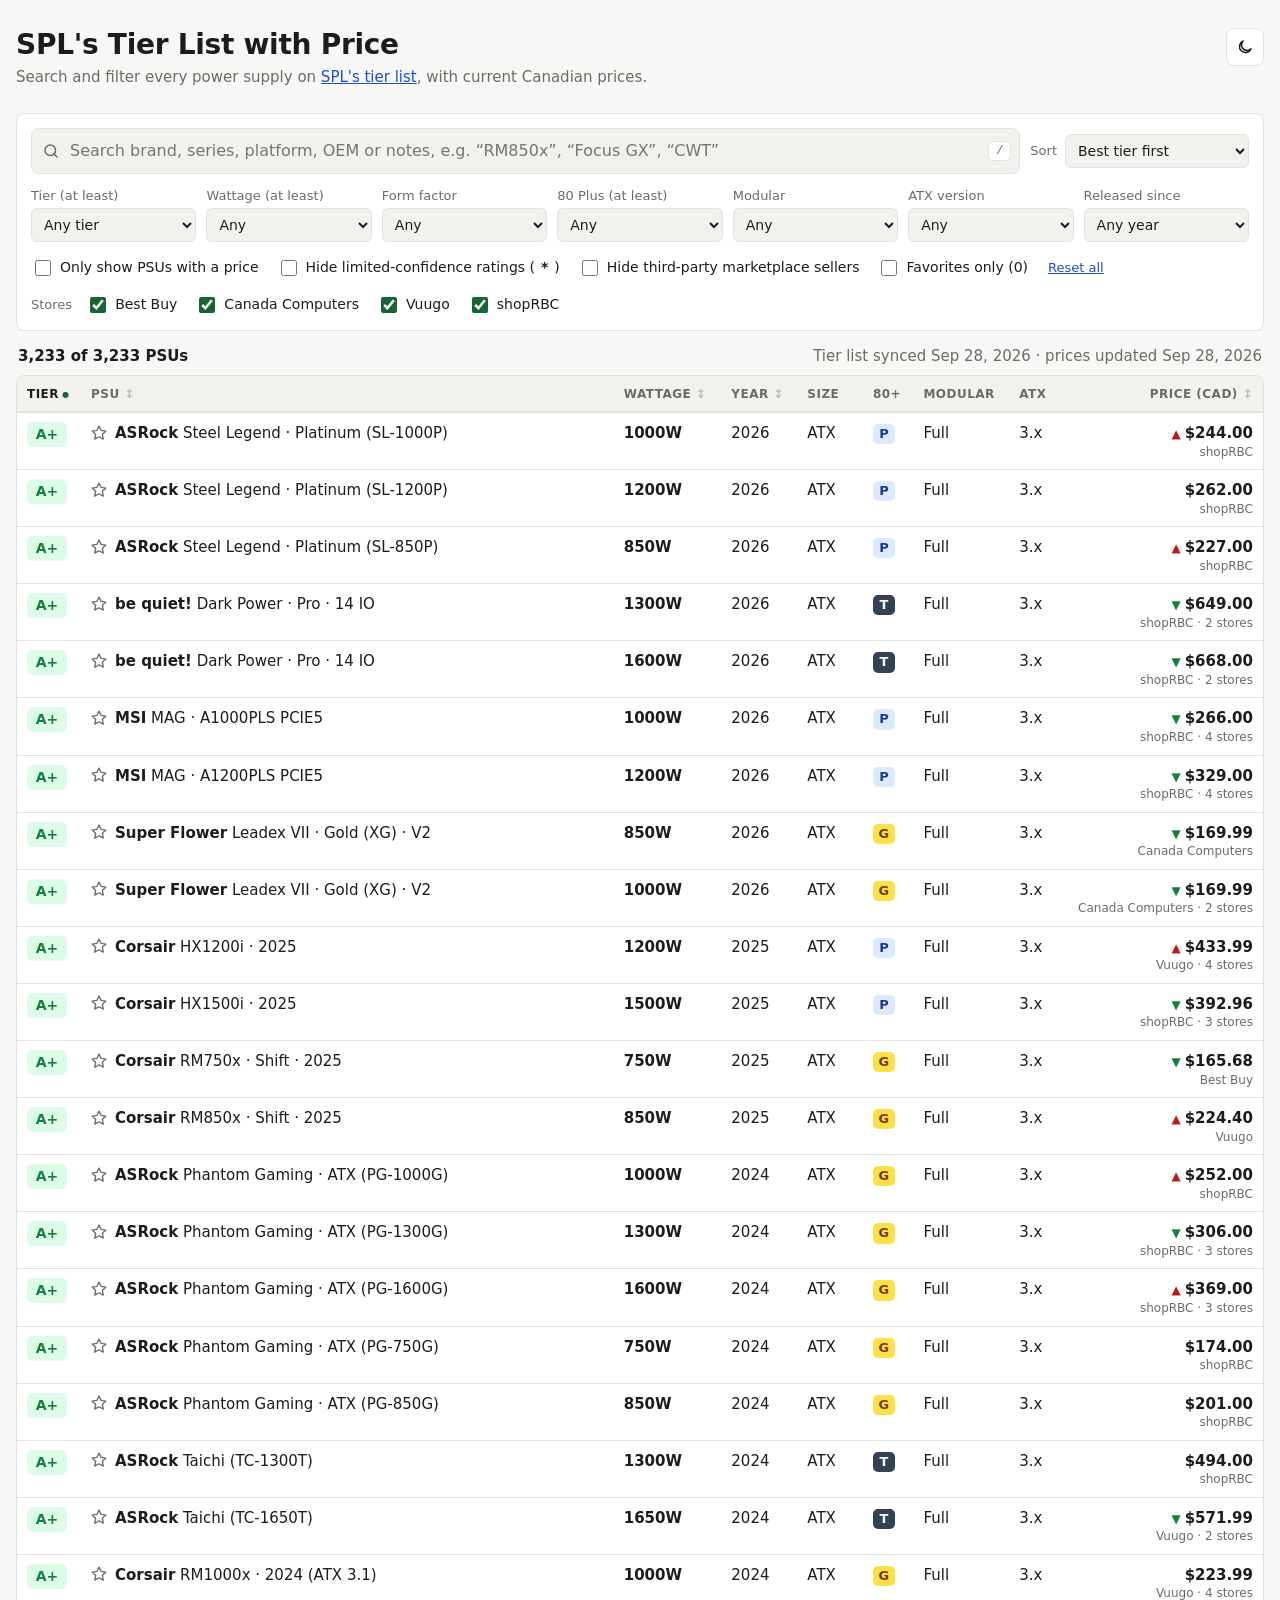
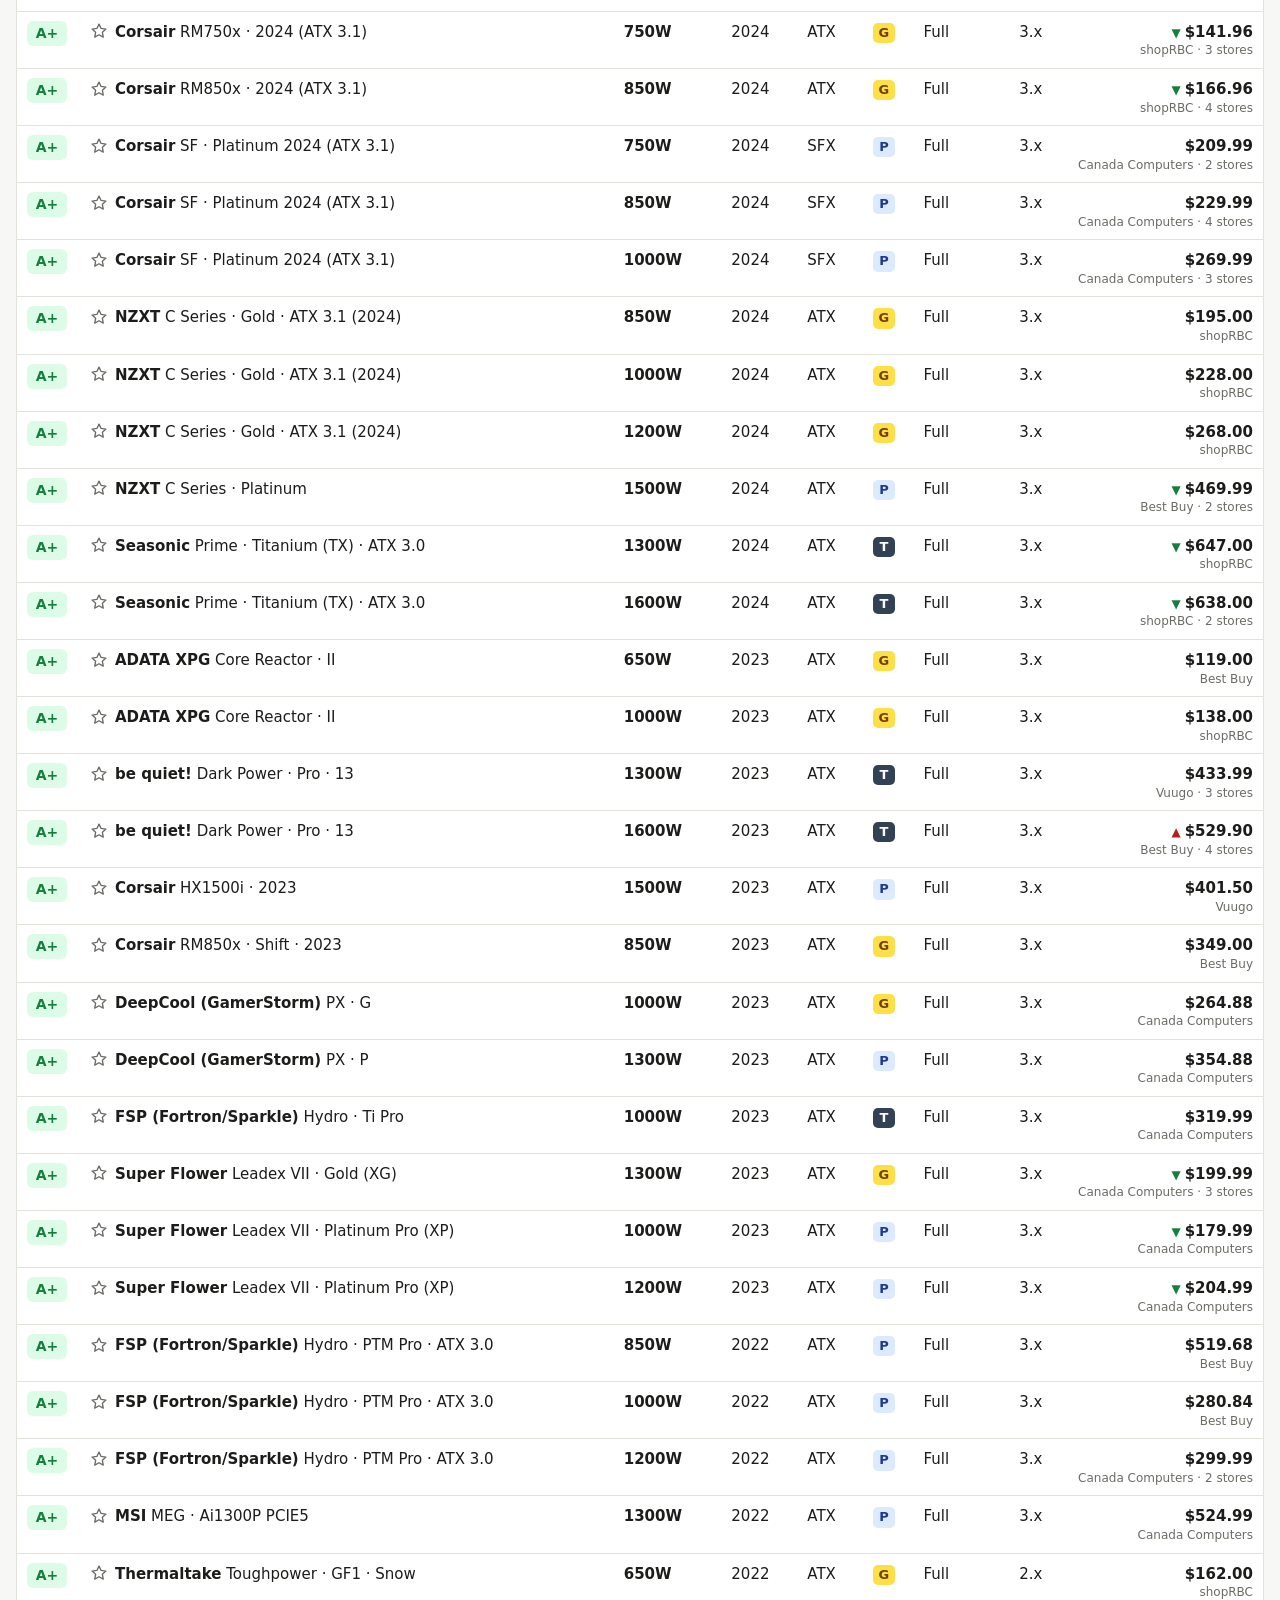
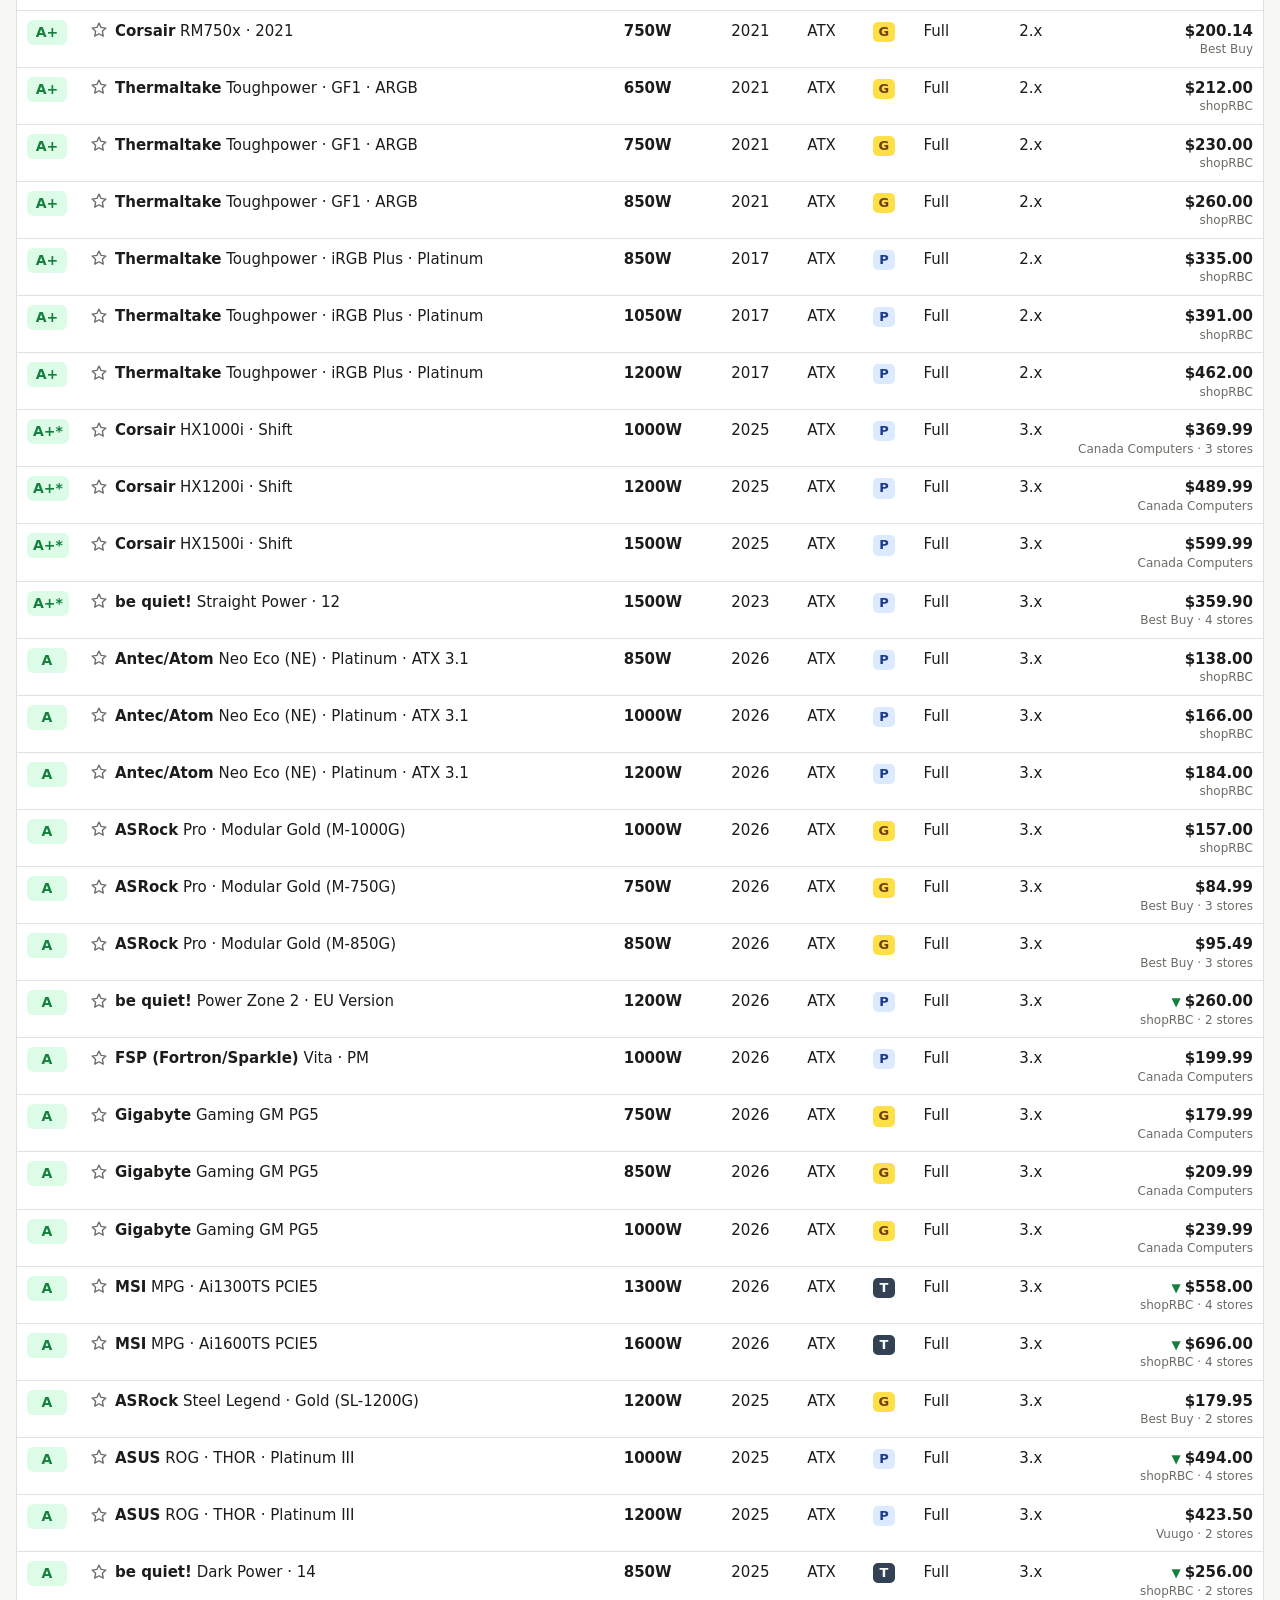
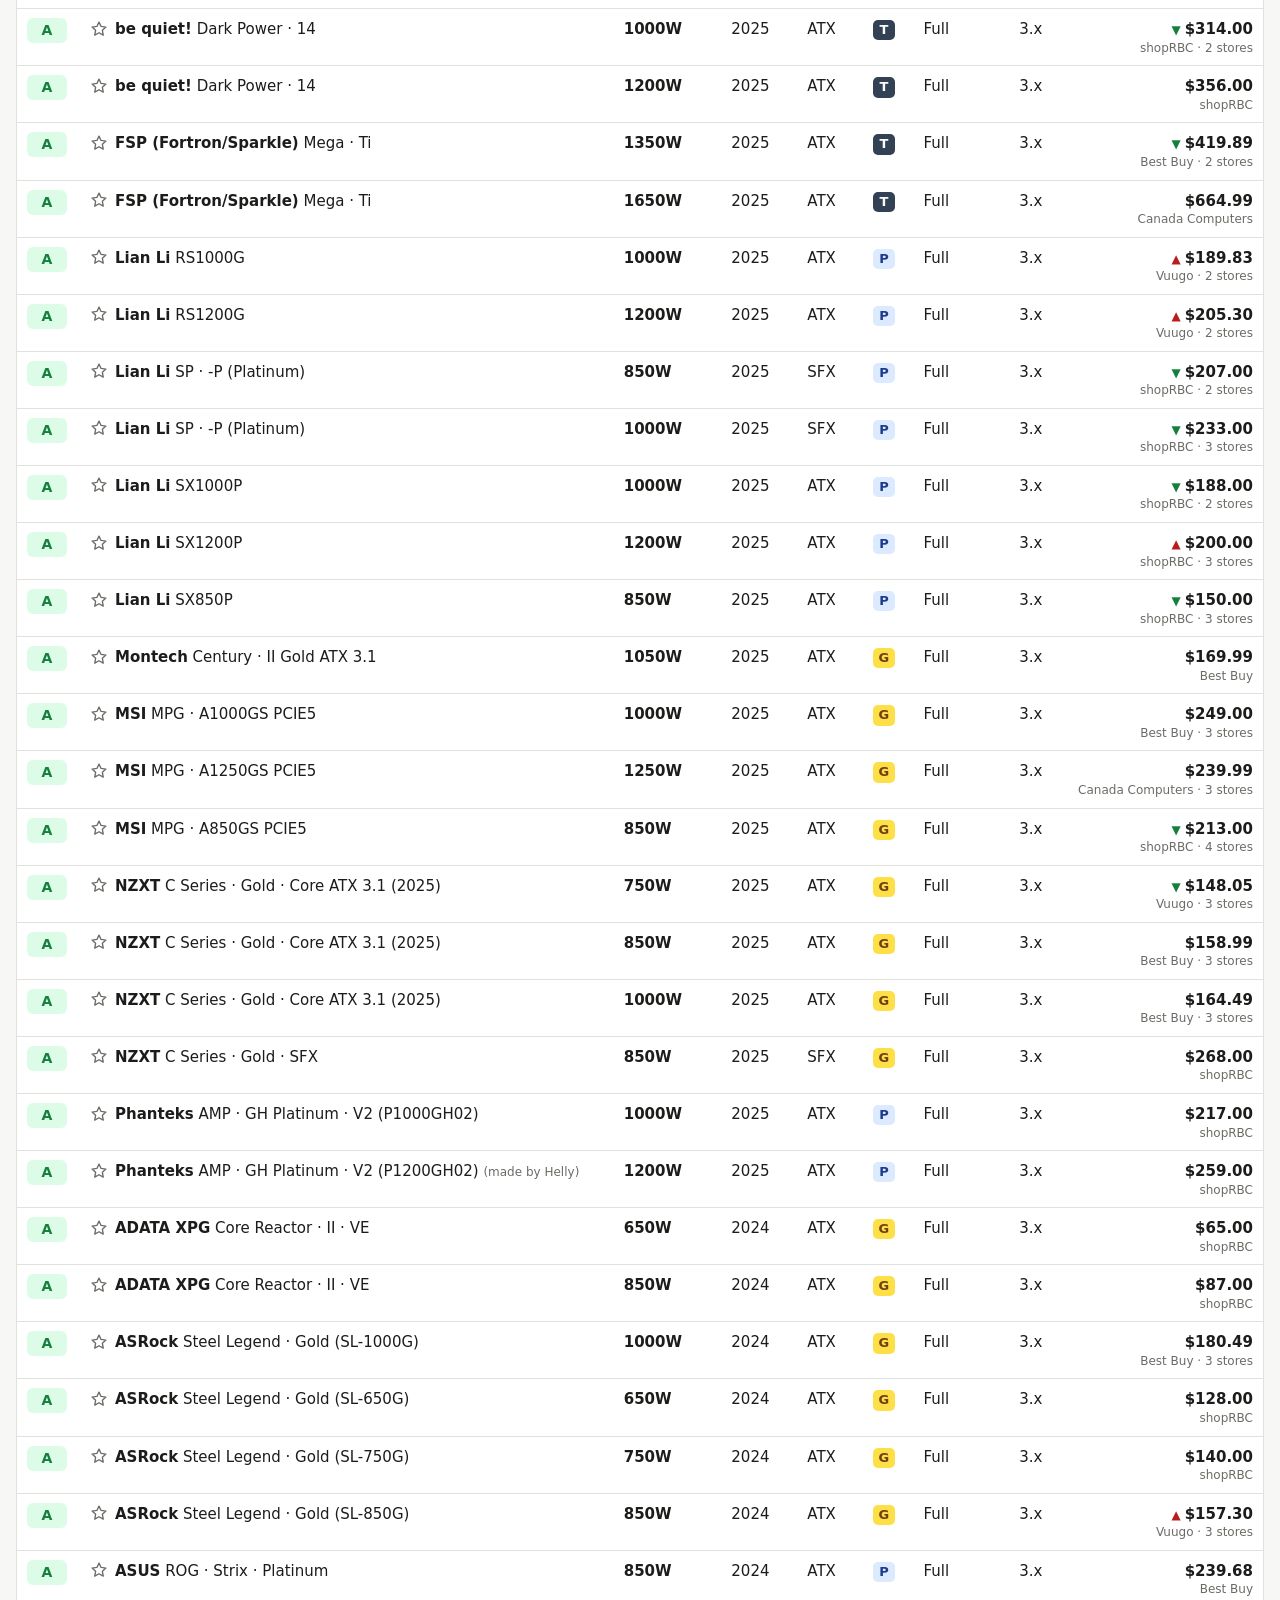
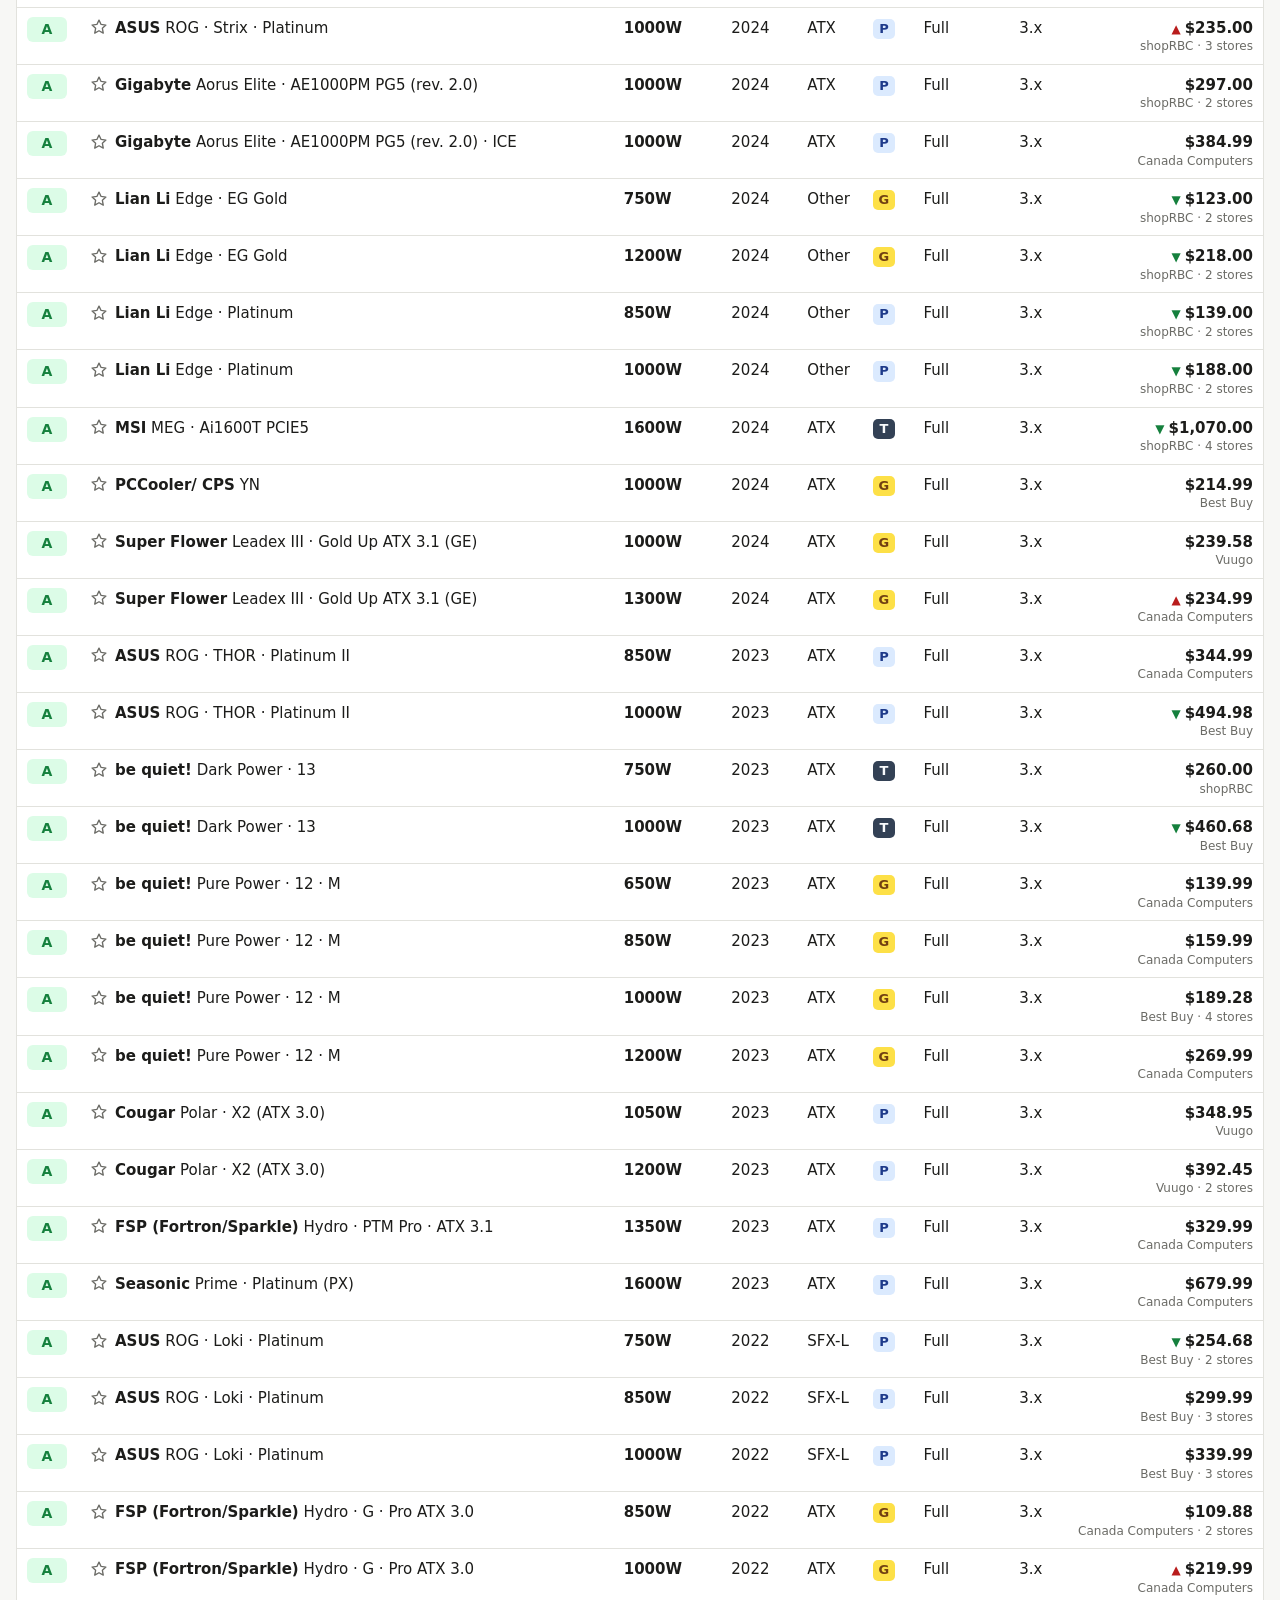
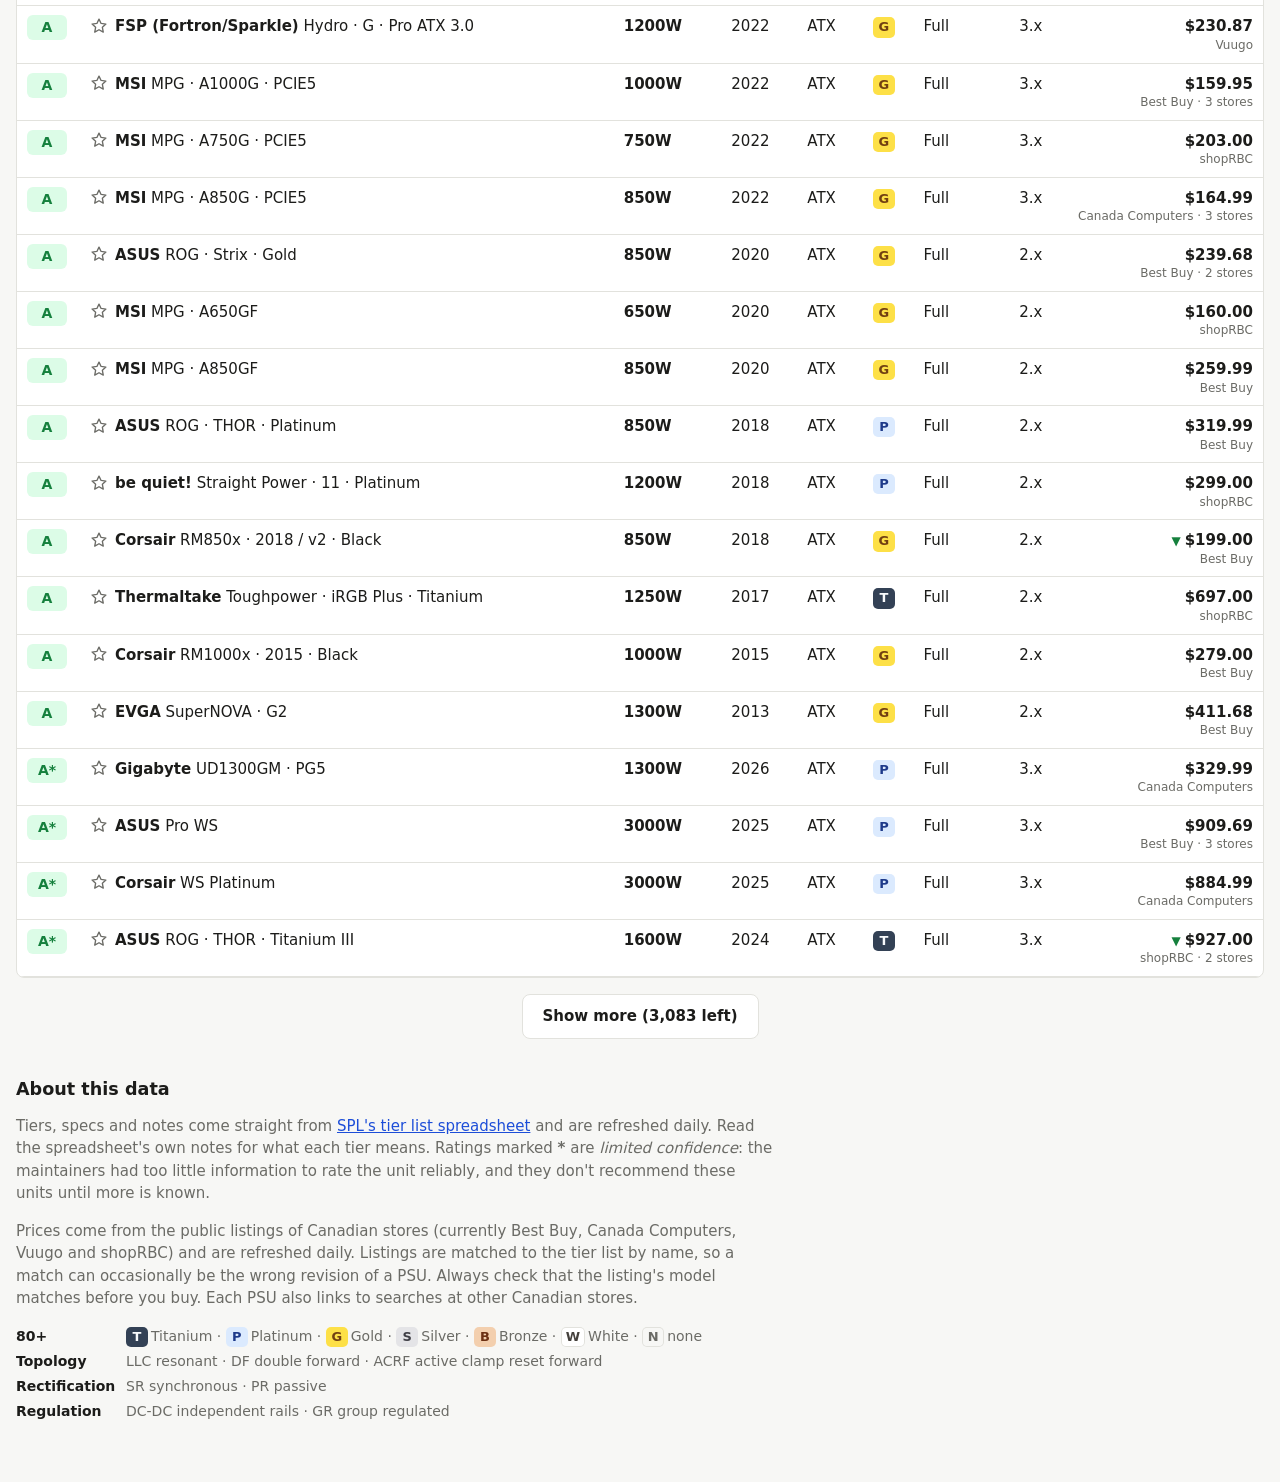
==== index.html @ cbe45f47 "Fix Show more button staying visible and rename site to SPL's Tier List with Price" ====
<!doctype html>
<html lang="en">
<head>
  <meta charset="utf-8">
  <meta name="viewport" content="width=device-width, initial-scale=1">
  <title>SPL's Tier List with Price</title>
  <meta name="description" content="A searchable, filterable version of SPL's tier list, with Canadian prices.">
  <link rel="icon" href="data:image/svg+xml,%3Csvg xmlns='http://www.w3.org/2000/svg' viewBox='0 0 32 32'%3E%3Crect width='32' height='32' rx='7' fill='%23166534'/%3E%3Cpath d='M18 4 8 18h7l-2 10 11-15h-7z' fill='%23fff'/%3E%3C/svg%3E">
  <link rel="stylesheet" href="styles.css?v=dcad1518">
  <script>
    try { const t = localStorage.getItem("theme"); if (t) document.documentElement.dataset.theme = t; } catch (e) {}
  </script>
</head>
<body>
  <header class="site-header">
    <div class="wrap header-grid">
      <h1><a id="home" href="./" title="Reset all filters">SPL's Tier List with Price</a></h1>
      <button id="theme" class="icon-btn" type="button" aria-label="Switch to dark theme" title="Switch theme">
        <svg class="i-moon" viewBox="0 0 24 24" aria-hidden="true"><path d="M20 14.5A8 8 0 1 1 9.5 4a6.5 6.5 0 0 0 10.5 10.5Z"/></svg>
        <svg class="i-sun" viewBox="0 0 24 24" aria-hidden="true"><circle cx="12" cy="12" r="4"/><path d="M12 2v2M12 20v2M4.9 4.9l1.4 1.4M17.7 17.7l1.4 1.4M2 12h2M20 12h2M4.9 19.1l1.4-1.4M17.7 6.3l1.4-1.4"/></svg>
      </button>
      <p class="lede">
        Search and filter every power supply on
        <a id="source-link" href="https://docs.google.com/spreadsheets/d/1akCHL7Vhzk_EhrpIGkz8zTEvYfLDcaSpZRB6Xt6JWkc/edit" target="_blank" rel="noopener">SPL's tier list</a>,
        with current Canadian prices.
      </p>
    </div>
  </header>

  <main class="wrap">
    <section class="controls" aria-label="Search and filters">
      <div class="search-row">
        <label class="search">
          <span class="visually-hidden">Search</span>
          <svg viewBox="0 0 24 24" aria-hidden="true"><circle cx="11" cy="11" r="7"/><path d="m20 20-4-4"/></svg>
          <input id="q" type="search" placeholder="Search brand, series, platform, OEM or notes, e.g. “RM850x”, “Focus GX”, “CWT”" autocomplete="off">
          <kbd class="search-hint" aria-hidden="true">/</kbd>
          <button id="q-clear" class="q-clear" type="button" aria-label="Clear search" hidden>×</button>
        </label>
        <label class="sort">
          <span>Sort</span>
          <select id="sort">
            <option value="tier">Best tier first</option>
            <option value="price-asc">Price: low to high</option>
            <option value="price-desc">Price: high to low</option>
            <option value="ppw">Price per watt</option>
            <option value="watts">Wattage: low to high</option>
            <option value="brand">Brand A–Z</option>
            <option value="year">Newest first</option>
          </select>
        </label>
        <button id="filters-toggle" class="filters-toggle" type="button" aria-expanded="false" aria-controls="more-filters">Filters</button>
      </div>

      <div id="more-filters" class="more-filters">

      <div class="filter-row">
        <label><span>Tier (at least)</span>
          <select id="tier"><option value="">Any tier</option></select>
        </label>
        <label><span>Wattage (at least)</span>
          <select id="watts">
            <option value="">Any</option>
            <option>450</option><option>550</option><option>650</option><option>750</option>
            <option>850</option><option>1000</option><option>1200</option><option>1500</option>
          </select>
        </label>
        <label><span>Form factor</span>
          <select id="size"><option value="">Any</option></select>
        </label>
        <label><span>80 Plus (at least)</span>
          <select id="eff">
            <option value="">Any</option>
            <option value="T">Titanium</option>
            <option value="P">Platinum</option>
            <option value="G">Gold</option>
            <option value="S">Silver</option>
            <option value="B">Bronze</option>
            <option value="W">White</option>
          </select>
        </label>
        <label><span>Modular</span>
          <select id="modular">
            <option value="">Any</option><option>Full</option><option>Semi</option><option value="No">Non-modular</option>
          </select>
        </label>
        <label><span>ATX version</span>
          <select id="atx"><option value="">Any</option><option>ATX 3.x</option><option>ATX 2.x</option></select>
        </label>
        <label><span>Released since</span>
          <select id="year"><option value="">Any year</option></select>
        </label>
      </div>

      <div class="toggle-row">
        <label class="check"><input id="priced" type="checkbox"> Only show PSUs with a price</label>
        <label class="check"><input id="confident" type="checkbox"> Hide limited-confidence ratings (<b>*</b>)</label>
        <label class="check"><input id="nomarket" type="checkbox"> Hide third-party marketplace sellers</label>
        <label class="check"><input id="starred" type="checkbox"> <span>Favorites only (<span id="star-count">0</span>)</span></label>
        <button id="reset" class="link-btn" type="button">Reset all</button>
      </div>

      <div class="store-row">
        <span class="label">Stores</span>
        <div id="stores" class="store-list"></div>
      </div>
      </div>
    </section>

    <div class="status">
      <p id="count" aria-live="polite"></p>
      <p id="updated" class="muted"></p>
    </div>

    <div class="table-wrap">
      <table id="table">
        <thead>
          <tr>
            <th class="c-tier"><button data-sort="tier">Tier</button></th>
            <th class="c-name"><button data-sort="brand">PSU</button></th>
            <th class="c-watts"><button data-sort="watts">Wattage</button></th>
            <th class="c-year"><button data-sort="year">Year</button></th>
            <th class="c-spec">Size</th>
            <th class="c-spec">80+</th>
            <th class="c-spec">Modular</th>
            <th class="c-spec">ATX</th>
            <th class="c-price"><button data-sort="price-asc">Price (CAD)</button></th>
          </tr>
        </thead>
        <tbody id="rows"></tbody>
      </table>
    </div>
    <p id="empty" class="empty" hidden>No PSUs match these filters.</p>
    <button id="more" class="more" type="button" hidden>Show more</button>

    <section class="about">
      <h2>About this data</h2>
      <p>
        Tiers, specs and notes come straight from
        <a class="source-link" href="#" target="_blank" rel="noopener">SPL's tier list spreadsheet</a> and are refreshed daily.
        Read the spreadsheet's own notes for what each tier means. Ratings marked <b>*</b> are
        <em>limited confidence</em>: the maintainers had too little information to rate the unit reliably,
        and they don't recommend these units until more is known.
      </p>
      <p>
        Prices come from the public listings of Canadian stores (currently <span id="store-names">Best Buy and Canada Computers</span>)
        and are refreshed daily. Listings are matched to the tier list by name, so a match can occasionally be the wrong revision of a PSU.
        Always check that the listing's model matches before you buy. Each PSU also links to searches at other Canadian stores.
      </p>
      <dl class="legend">
        <div><dt>80+</dt><dd><span class="eff eff-T">T</span>Titanium · <span class="eff eff-P">P</span>Platinum · <span class="eff eff-G">G</span>Gold · <span class="eff eff-S">S</span>Silver · <span class="eff eff-B">B</span>Bronze · <span class="eff eff-W">W</span>White · <span class="eff eff-N">N</span>none</dd></div>
        <div><dt>Topology</dt><dd>LLC resonant · DF double forward · ACRF active clamp reset forward</dd></div>
        <div><dt>Rectification</dt><dd>SR synchronous · PR passive</dd></div>
        <div><dt>Regulation</dt><dd>DC-DC independent rails · GR group regulated</dd></div>
      </dl>
    </section>
  </main>

  <template id="detail-tpl">
    <tr class="detail">
      <td colspan="9">
        <div class="detail-grid">
          <dl class="specs"></dl>
          <div class="notes"></div>
          <div class="offers"></div>
          <div class="history"></div>
          <div class="stores"></div>
        </div>
      </td>
    </tr>
  </template>

  <script src="app.js?v=07eabaf8"></script>
</body>
</html>
---- styles.css ----
/* Author display rules (e.g. .more { display: block }) would otherwise override the hidden attribute. */
[hidden] { display: none !important; }

:root {
  --bg: #f7f7f5;
  --surface: #ffffff;
  --surface-2: #f1f1ee;
  --text: #1c1c1a;
  --muted: #6b6b66;
  --border: #e2e2dd;
  --accent: #166534;
  --accent-soft: #dcfce7;
  --link: #1d4ed8;
  --tier-a: #15803d; --tier-a-bg: #dcfce7;
  --tier-b: #0e7490; --tier-b-bg: #cffafe;
  --tier-c: #a16207; --tier-c-bg: #fef3c7;
  --tier-d: #c2410c; --tier-d-bg: #ffedd5;
  --tier-f: #b91c1c; --tier-f-bg: #fee2e2;
  --radius: 8px;
  --up: #b91c1c;
  --down: #15803d;
  --star: #d97706;
  /* 80 Plus badges, in the colour of each metal */
  --eff-t: #f8fafc; --eff-t-bg: #334155;
  --eff-p: #1e3a8a; --eff-p-bg: #dbeafe;
  --eff-g: #713f12; --eff-g-bg: #fde047;
  --eff-s: #3f3f46; --eff-s-bg: #e4e4e7;
  --eff-b: #6b2f12; --eff-b-bg: #f3cfae;
  --eff-w: #44403c; --eff-w-bg: #ffffff;
  color-scheme: light;
}

:root[data-theme="dark"] {
  --bg: #121211;
  --surface: #1b1b1a;
  --surface-2: #242422;
  --text: #ececea;
  --muted: #9d9d97;
  --border: #33332f;
  --accent: #4ade80;
  --accent-soft: #14532d;
  --link: #93c5fd;
  --tier-a: #86efac; --tier-a-bg: #14532d;
  --tier-b: #67e8f9; --tier-b-bg: #164e63;
  --tier-c: #fcd34d; --tier-c-bg: #713f12;
  --tier-d: #fdba74; --tier-d-bg: #7c2d12;
  --tier-f: #fca5a5; --tier-f-bg: #7f1d1d;
  --up: #fca5a5;
  --down: #86efac;
  --eff-t: #0f172a; --eff-t-bg: #cbd5e1;
  --eff-p: #bfdbfe; --eff-p-bg: #1e3a8a;
  --eff-g: #1c1917; --eff-g-bg: #facc15;
  --eff-s: #e4e4e7; --eff-s-bg: #3f3f46;
  --eff-b: #f6c08f; --eff-b-bg: #5a2a10;
  --eff-w: #f5f5f4; --eff-w-bg: #1b1b1a;
  color-scheme: dark;
}

@media (prefers-color-scheme: dark) {
  :root:not([data-theme="light"]) {
    --up: #fca5a5;
    --down: #86efac;
    --eff-t: #0f172a; --eff-t-bg: #cbd5e1;
    --eff-p: #bfdbfe; --eff-p-bg: #1e3a8a;
    --eff-g: #1c1917; --eff-g-bg: #facc15;
    --eff-s: #e4e4e7; --eff-s-bg: #3f3f46;
    --eff-b: #f6c08f; --eff-b-bg: #5a2a10;
    --eff-w: #f5f5f4; --eff-w-bg: #1b1b1a;
    --bg: #121211;
    --surface: #1b1b1a;
    --surface-2: #242422;
    --text: #ececea;
    --muted: #9d9d97;
    --border: #33332f;
    --accent: #4ade80;
    --accent-soft: #14532d;
    --link: #93c5fd;
    --tier-a: #86efac; --tier-a-bg: #14532d;
    --tier-b: #67e8f9; --tier-b-bg: #164e63;
    --tier-c: #fcd34d; --tier-c-bg: #713f12;
    --tier-d: #fdba74; --tier-d-bg: #7c2d12;
    --tier-f: #fca5a5; --tier-f-bg: #7f1d1d;
    color-scheme: dark;
  }
}

* { box-sizing: border-box; }

body {
  margin: 0;
  background: var(--bg);
  color: var(--text);
  font: 15px/1.5 system-ui, -apple-system, "Segoe UI", Roboto, sans-serif;
}

a { color: var(--link); }
h1, h2, h3 { line-height: 1.2; }

.wrap { max-width: 1280px; margin: 0 auto; padding: 0 16px; }

.visually-hidden {
  position: absolute; width: 1px; height: 1px; overflow: hidden; clip: rect(0 0 0 0); white-space: nowrap;
}

.site-header { padding: 28px 0 12px; }
.site-header h1 { margin: 0 0 4px; font-size: 1.75rem; letter-spacing: -0.01em; }
.header-grid { display: grid; grid-template-columns: 1fr auto; column-gap: 12px; align-items: start; }
.header-grid .lede { grid-column: 1 / -1; }
.icon-btn {
  width: 38px; height: 38px; display: grid; place-items: center; cursor: pointer;
  background: var(--surface); color: var(--text); border: 1px solid var(--border); border-radius: var(--radius);
}
.icon-btn:hover { border-color: var(--accent); }
.icon-btn svg { width: 18px; height: 18px; fill: none; stroke: currentColor; stroke-width: 2; stroke-linecap: round; stroke-linejoin: round; }
.icon-btn .i-sun, :root[data-theme="dark"] .icon-btn .i-moon { display: none; }
:root[data-theme="dark"] .icon-btn .i-sun { display: block; }
@media (prefers-color-scheme: dark) {
  :root:not([data-theme="light"]) .icon-btn .i-moon { display: none; }
  :root:not([data-theme="light"]) .icon-btn .i-sun { display: block; }
}
.site-header h1 a { color: inherit; text-decoration: none; }
.site-header h1 a:hover { color: var(--accent); }
.lede { margin: 0; color: var(--muted); }

/* Controls */
.controls {
  background: var(--surface);
  border: 1px solid var(--border);
  border-radius: var(--radius);
  padding: 14px;
  display: grid;
  gap: 12px;
  margin-top: 12px;
}

.search-row { display: flex; gap: 10px; flex-wrap: wrap; }
.search { flex: 1 1 320px; position: relative; display: flex; }
.search svg {
  position: absolute; left: 11px; top: 50%; translate: 0 -50%;
  width: 18px; height: 18px; fill: none; stroke: var(--muted); stroke-width: 2; stroke-linecap: round;
}
.search input {
  width: 100%;
  padding: 10px 40px 10px 38px;
  font: inherit;
  font-size: 16px;
  color: var(--text);
  background: var(--surface-2);
  border: 1px solid var(--border);
  border-radius: var(--radius);
}
.search input::-webkit-search-cancel-button { display: none; }
.search-hint, .q-clear { position: absolute; right: 9px; top: 50%; translate: 0 -50%; }
.search-hint {
  font: 12px/1 ui-monospace, monospace; color: var(--muted); padding: 3px 7px;
  border: 1px solid var(--border); border-radius: 5px; background: var(--surface); pointer-events: none;
}
.search input:focus ~ .search-hint, .search input:not(:placeholder-shown) ~ .search-hint { display: none; }
.q-clear {
  width: 26px; height: 26px; border: 0; border-radius: 50%; cursor: pointer;
  font-size: 18px; line-height: 1; color: var(--muted); background: transparent;
}
.q-clear:hover { background: var(--border); color: var(--text); }
.search input:focus, select:focus-visible, button:focus-visible, tr.psu:focus-visible {
  outline: 2px solid var(--accent);
  outline-offset: 1px;
}

.sort { display: flex; align-items: center; gap: 8px; }
.sort span, .label, .filter-row label span { color: var(--muted); font-size: 13px; }

select {
  font: inherit;
  font-size: 14px;
  color: var(--text);
  background: var(--surface-2);
  border: 1px solid var(--border);
  border-radius: 6px;
  padding: 7px 8px;
  min-width: 0;
}

.more-filters { display: grid; gap: 12px; }
.filters-toggle { display: none; }

.filter-row {
  display: grid;
  grid-template-columns: repeat(auto-fill, minmax(150px, 1fr));
  gap: 10px;
}
.filter-row label { display: grid; gap: 3px; }

.toggle-row { display: flex; flex-wrap: wrap; gap: 8px 18px; align-items: center; font-size: 14px; }
.check { display: inline-flex; gap: 6px; align-items: center; cursor: pointer; }
.check input { accent-color: var(--accent); width: 16px; height: 16px; }

.store-row { display: flex; align-items: center; gap: 10px 14px; flex-wrap: wrap; font-size: 14px; }
.store-list { display: flex; flex-wrap: wrap; gap: 6px 18px; }

.link-btn {
  font: inherit; font-size: 13px; background: none; border: 0; padding: 4px 2px;
  color: var(--link); cursor: pointer; text-decoration: underline;
}

.status { display: flex; justify-content: space-between; flex-wrap: wrap; gap: 4px 16px; margin: 14px 2px 8px; }
.status p { margin: 0; }
#count { font-weight: 600; }
.muted { color: var(--muted); }
.small { font-size: 12px; }

/* Table */
.table-wrap {
  background: var(--surface);
  border: 1px solid var(--border);
  border-radius: var(--radius);
  overflow: clip;
}
table { width: 100%; border-collapse: collapse; }
th, td { text-align: left; padding: 9px 10px; border-bottom: 1px solid var(--border); vertical-align: top; }
th { position: sticky; top: 0; z-index: 2; box-shadow: inset 0 -1px 0 var(--border);
  font-size: 12px; text-transform: uppercase; letter-spacing: 0.04em; color: var(--muted); background: var(--surface-2); font-weight: 600; }
th button {
  font: inherit; text-transform: inherit; letter-spacing: inherit; color: inherit;
  background: none; border: 0; padding: 0; cursor: pointer;
}
th button::after { content: " ↕"; opacity: 0.4; }
th button.active { color: var(--text); }
th button.active::after { content: " ●"; opacity: 1; font-size: 8px; vertical-align: middle; color: var(--accent); }

tr.psu { cursor: pointer; }
tr.psu:hover { background: var(--surface-2); }
tr.psu[aria-expanded="true"] { background: var(--surface-2); }
tr.psu[aria-expanded="true"] td { border-bottom-color: transparent; }

.c-tier { width: 64px; }
.c-year, .c-spec { white-space: nowrap; }
.c-watts { white-space: nowrap; font-variant-numeric: tabular-nums; }
.c-price { text-align: right; white-space: nowrap; }
th.c-price { text-align: right; }
.c-price .price { font-weight: 700; font-variant-numeric: tabular-nums; display: block; }
.c-price .small { display: block; line-height: 1.3; }
.brand { font-weight: 600; }
.star {
  display: inline-grid; place-items: center; width: 24px; height: 24px; padding: 0; margin: -2px 4px 0 -4px;
  vertical-align: middle; background: none; border: 0; border-radius: 50%; cursor: pointer; color: var(--muted);
}
.star svg { width: 18px; height: 18px; fill: none; stroke: currentColor; stroke-width: 1.8; stroke-linejoin: round; }
/* Not a favorite: grey outline; hover tints the outline. Favorite: filled orange. */
.star:hover { color: var(--star); }
.star[aria-pressed="true"] { color: var(--star); }
.star[aria-pressed="true"] svg { fill: currentColor; }
.trend { font-size: 12px; font-weight: 600; margin-right: 4px; }
.trend.down { color: var(--down); }
.trend.up { color: var(--up); }
.spark { width: 100%; max-width: 360px; height: 60px; display: block; margin: 6px 0; }
.spark path { fill: none; stroke: var(--accent); stroke-width: 2; }
.series { color: var(--text); }

.tier {
  display: inline-block;
  min-width: 40px;
  text-align: center;
  font-weight: 700;
  font-size: 14px;
  padding: 2px 6px;
  border-radius: 6px;
}
.tier-a.tier { background: var(--tier-a-bg); color: var(--tier-a); }
.tier-b.tier { background: var(--tier-b-bg); color: var(--tier-b); }
.tier-c.tier { background: var(--tier-c-bg); color: var(--tier-c); }
.tier-d.tier { background: var(--tier-d-bg); color: var(--tier-d); }
.tier-f.tier { background: var(--tier-f-bg); color: var(--tier-f); }

/* 80 Plus rating as a small badge; the letter stays, colour is a second cue */
.eff {
  display: inline-block; min-width: 22px; padding: 1px 5px; border-radius: 5px;
  text-align: center; font-size: 13px; font-weight: 700; line-height: 1.4;
  color: var(--fg, var(--muted)); background: var(--bg-c, transparent);
  box-shadow: inset 0 0 0 1px var(--ring, transparent);
}
.eff-T { --fg: var(--eff-t); --bg-c: var(--eff-t-bg); }
.eff-P { --fg: var(--eff-p); --bg-c: var(--eff-p-bg); }
.eff-G { --fg: var(--eff-g); --bg-c: var(--eff-g-bg); }
.eff-S { --fg: var(--eff-s); --bg-c: var(--eff-s-bg); }
.eff-B { --fg: var(--eff-b); --bg-c: var(--eff-b-bg); }
.eff-W { --fg: var(--eff-w); --bg-c: var(--eff-w-bg); --ring: var(--border); }
.eff-N { --ring: var(--border); font-weight: 600; }
.eff.m-only { display: none; margin-left: 6px; }
.legend .eff { margin-right: 3px; }
.est {
  display: inline-block; margin-left: 4px; width: 15px; height: 15px; line-height: 15px;
  border-radius: 50%; text-align: center; font-size: 11px; font-weight: 700;
  background: var(--surface-2); color: var(--muted); border: 1px solid var(--border); cursor: help;
}

/* Expanded details */
tr.detail > td { background: var(--surface-2); padding: 4px 14px 18px; }
.detail-grid {
  display: grid;
  grid-template-columns: minmax(220px, 1fr) minmax(220px, 1.2fr);
  gap: 14px 28px;
}
.detail-grid h3 { font-size: 13px; text-transform: uppercase; letter-spacing: 0.04em; color: var(--muted); margin: 10px 0 6px; }
.detail-grid p { margin: 0 0 6px; }
.specs { margin: 10px 0 0; display: grid; grid-template-columns: repeat(auto-fill, minmax(130px, 1fr)); gap: 8px 16px; }
.specs dt { font-size: 12px; color: var(--muted); }
.specs dd { margin: 0; }
.offer-table { width: 100%; border-collapse: collapse; font-size: 14px; }
.offer-table td { padding: 5px 8px 0 0; border: 0; vertical-align: baseline; }
.offer-table .o-price { text-align: right; white-space: nowrap; font-variant-numeric: tabular-nums; }
.offer-table .o-price a { font-weight: 700; }
.offer-table .o-name td { padding-top: 0; font-size: 12px; color: var(--muted); border-bottom: 1px solid var(--border); padding-bottom: 5px; }
.stores p { display: flex; flex-wrap: wrap; gap: 6px 14px; }

.empty { text-align: center; padding: 40px 0; color: var(--muted); }
.more {
  display: block; margin: 16px auto 0; font: inherit; font-weight: 600;
  padding: 10px 20px; border-radius: var(--radius); cursor: pointer;
  background: var(--surface); color: var(--text); border: 1px solid var(--border);
}
.more:hover { border-color: var(--accent); }

.about { margin: 40px 0 60px; max-width: 760px; color: var(--muted); }
.about h2 { color: var(--text); font-size: 1.1rem; }
.legend { display: grid; gap: 4px; margin: 16px 0 0; font-size: 14px; }
.legend div { display: flex; gap: 10px; }
.legend dt { font-weight: 600; color: var(--text); min-width: 100px; }
.legend dd { margin: 0; }

/* Phones: each row becomes a card */
@media (max-width: 760px) {
  .eff.m-only { display: inline-block; font-size: 12px; }
  .filters-toggle {
    display: block; font: inherit; font-size: 14px; font-weight: 600; cursor: pointer;
    padding: 7px 12px; border-radius: 6px; border: 1px solid var(--border); background: var(--surface-2); color: var(--text);
  }
  .filters-toggle[aria-expanded="true"] { border-color: var(--accent); }
  .more-filters { display: none; }
  .more-filters.open { display: grid; }
  .search-hint { display: none; }
  .sort { flex: 1 1 0; }
  .sort select { flex: 1; }
  .filter-row { grid-template-columns: 1fr 1fr; }
  thead { display: none; }
  table, tbody { display: block; }
  tr.psu {
    display: grid;
    grid-template-columns: auto 1fr auto;
    gap: 2px 10px;
    padding: 10px 12px;
    border-bottom: 1px solid var(--border);
  }
  tr.psu td { border: 0; padding: 0; }
  tr.psu .c-tier { grid-row: span 2; width: auto; }
  tr.psu .c-name { grid-column: 2; }
  tr.psu .c-price { grid-column: 3; grid-row: 1 / span 2; }
  tr.psu .c-watts, tr.psu .c-year, tr.psu .c-spec {
    grid-column: 2; display: inline; font-size: 13px; color: var(--muted);
  }
  tr.psu .c-watts { grid-row: 2; }
  tr.psu .c-year, tr.psu .c-spec { display: none; }
  tr.detail { display: block; }
  tr.detail > td { display: block; padding: 4px 12px 16px; }
  .detail-grid { grid-template-columns: 1fr; }
}
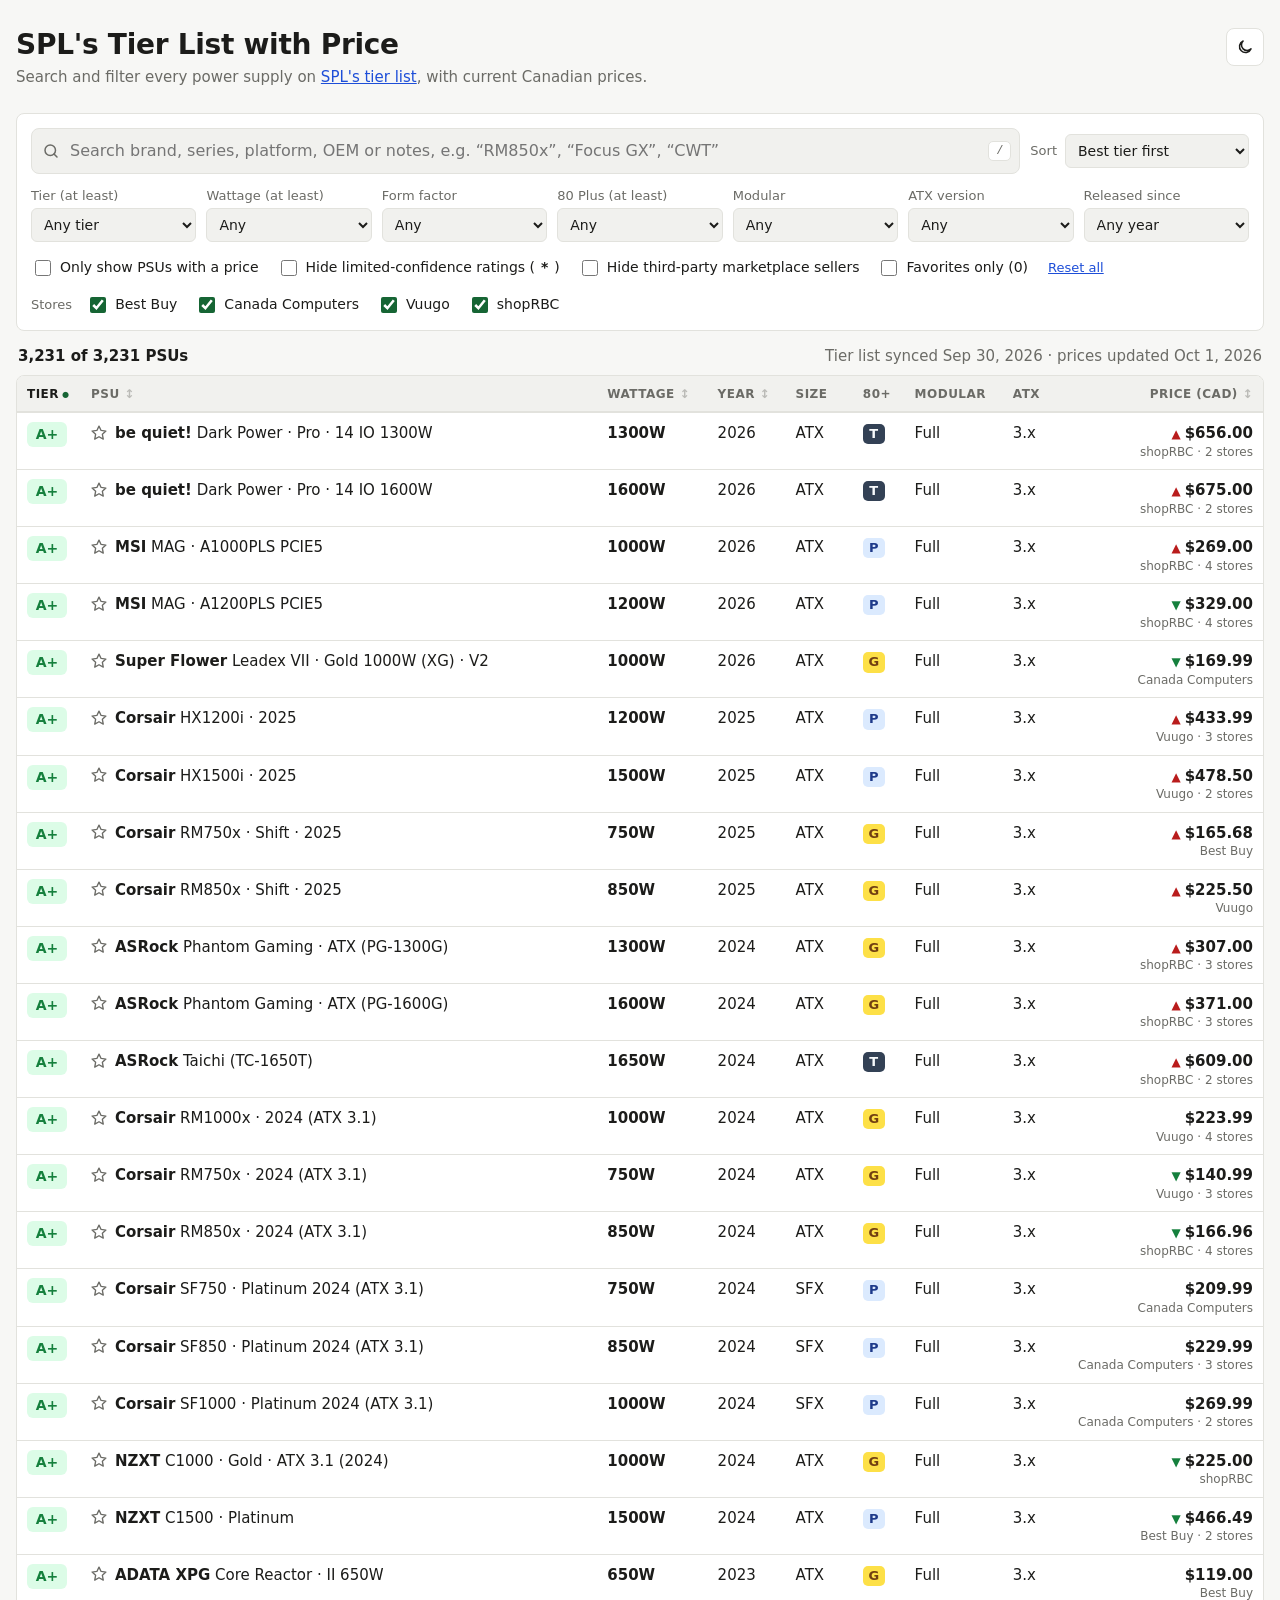
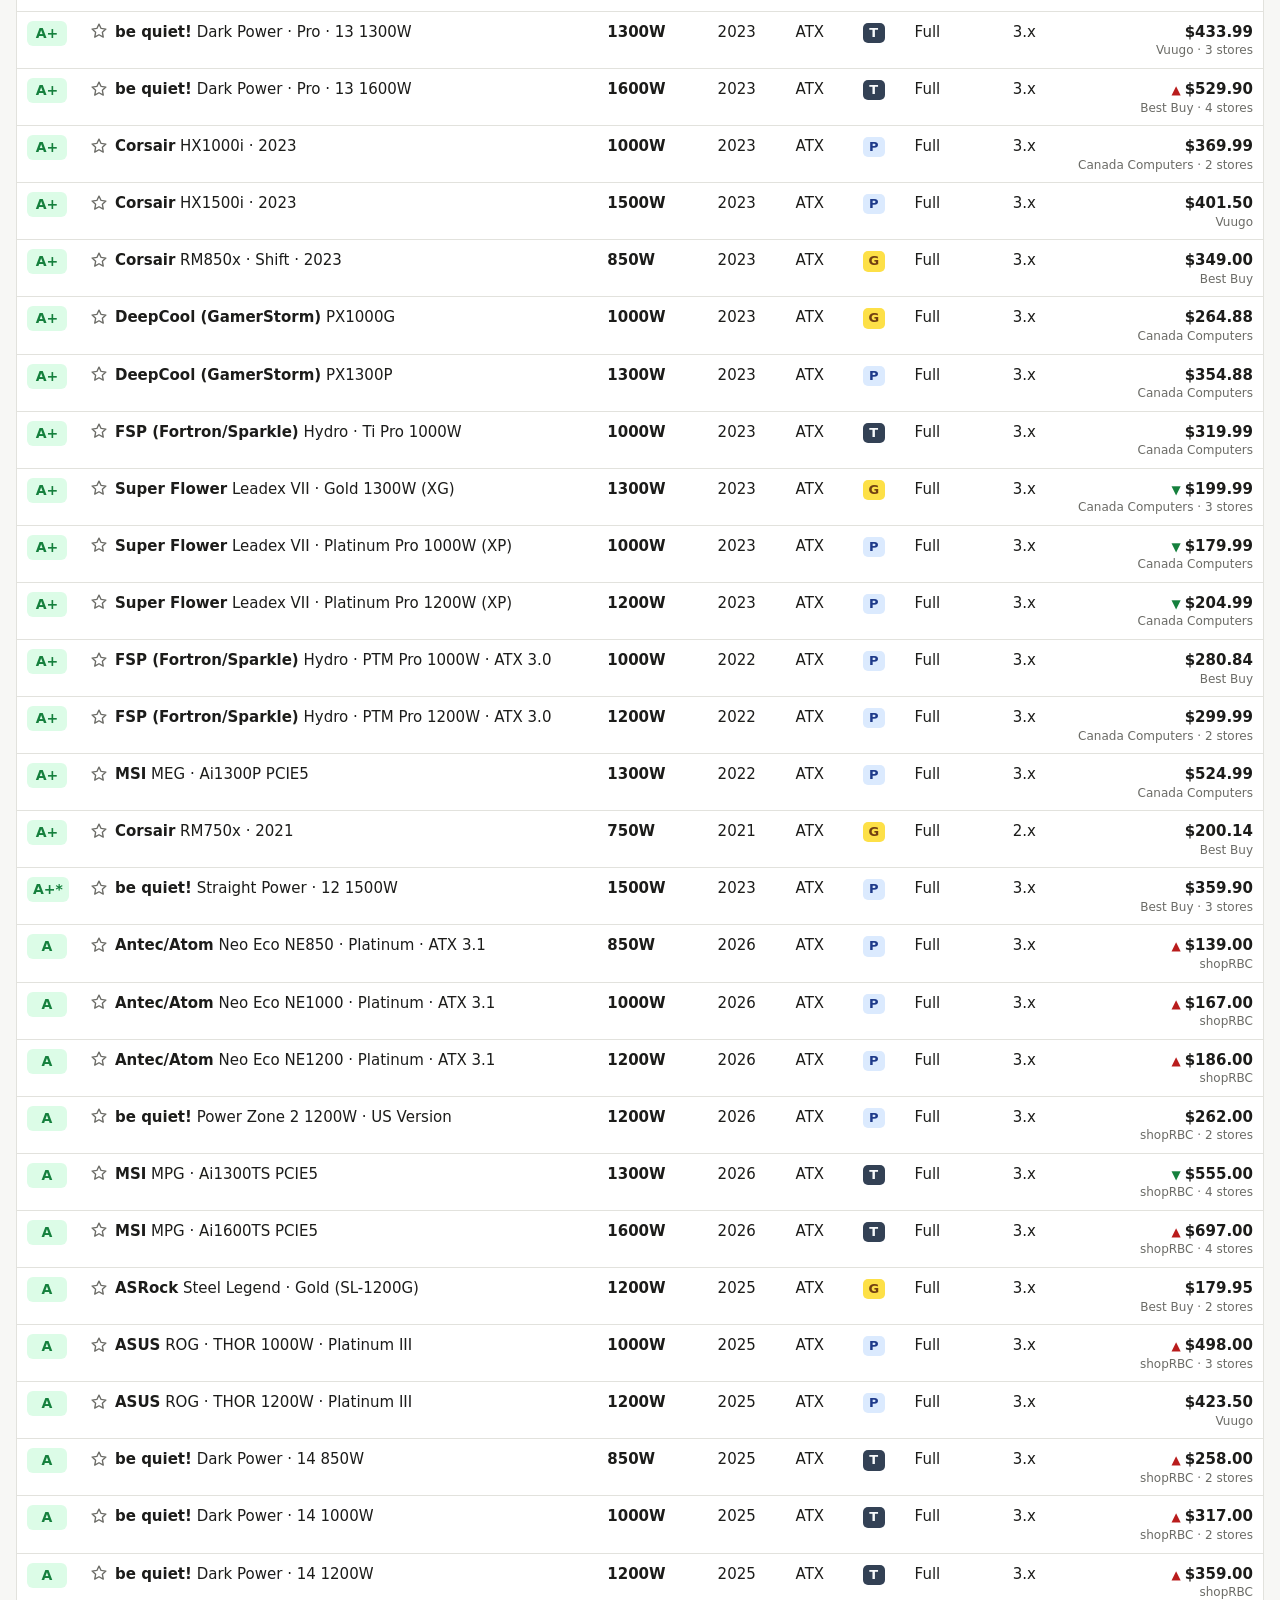
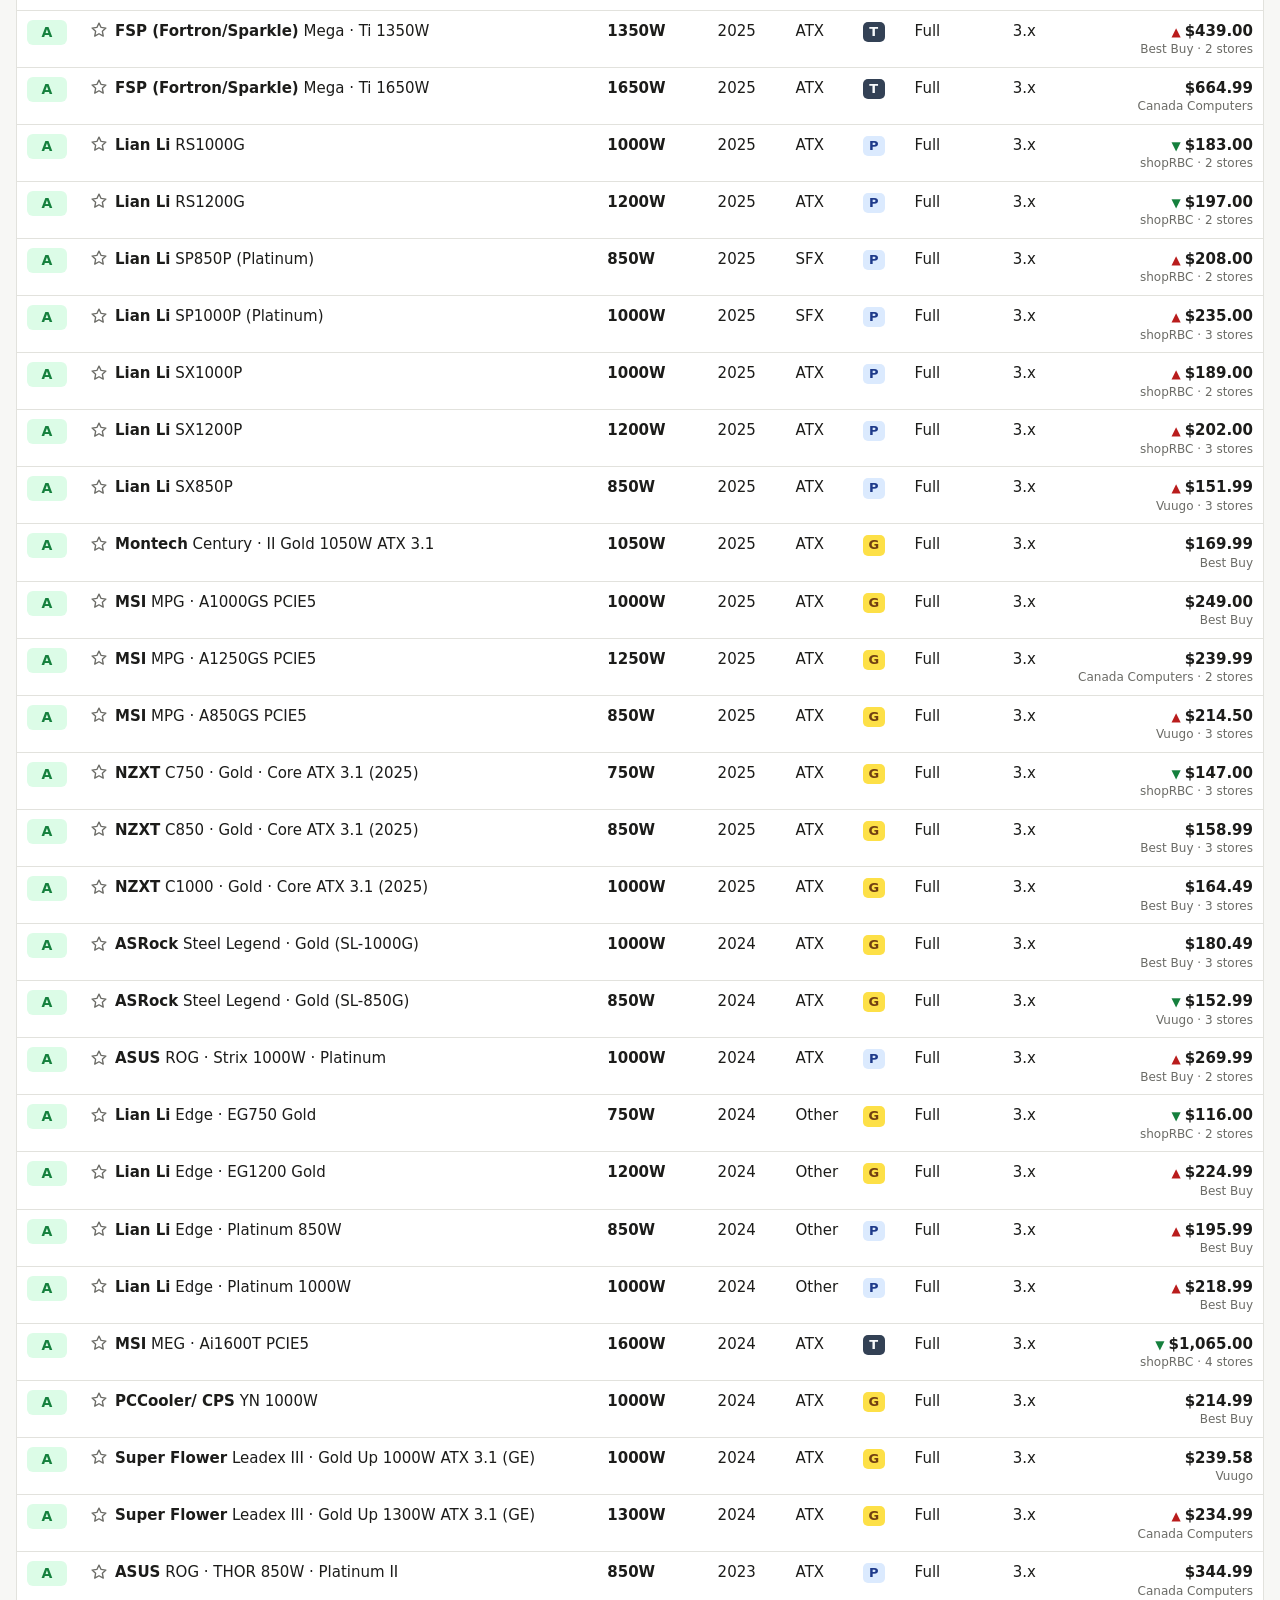
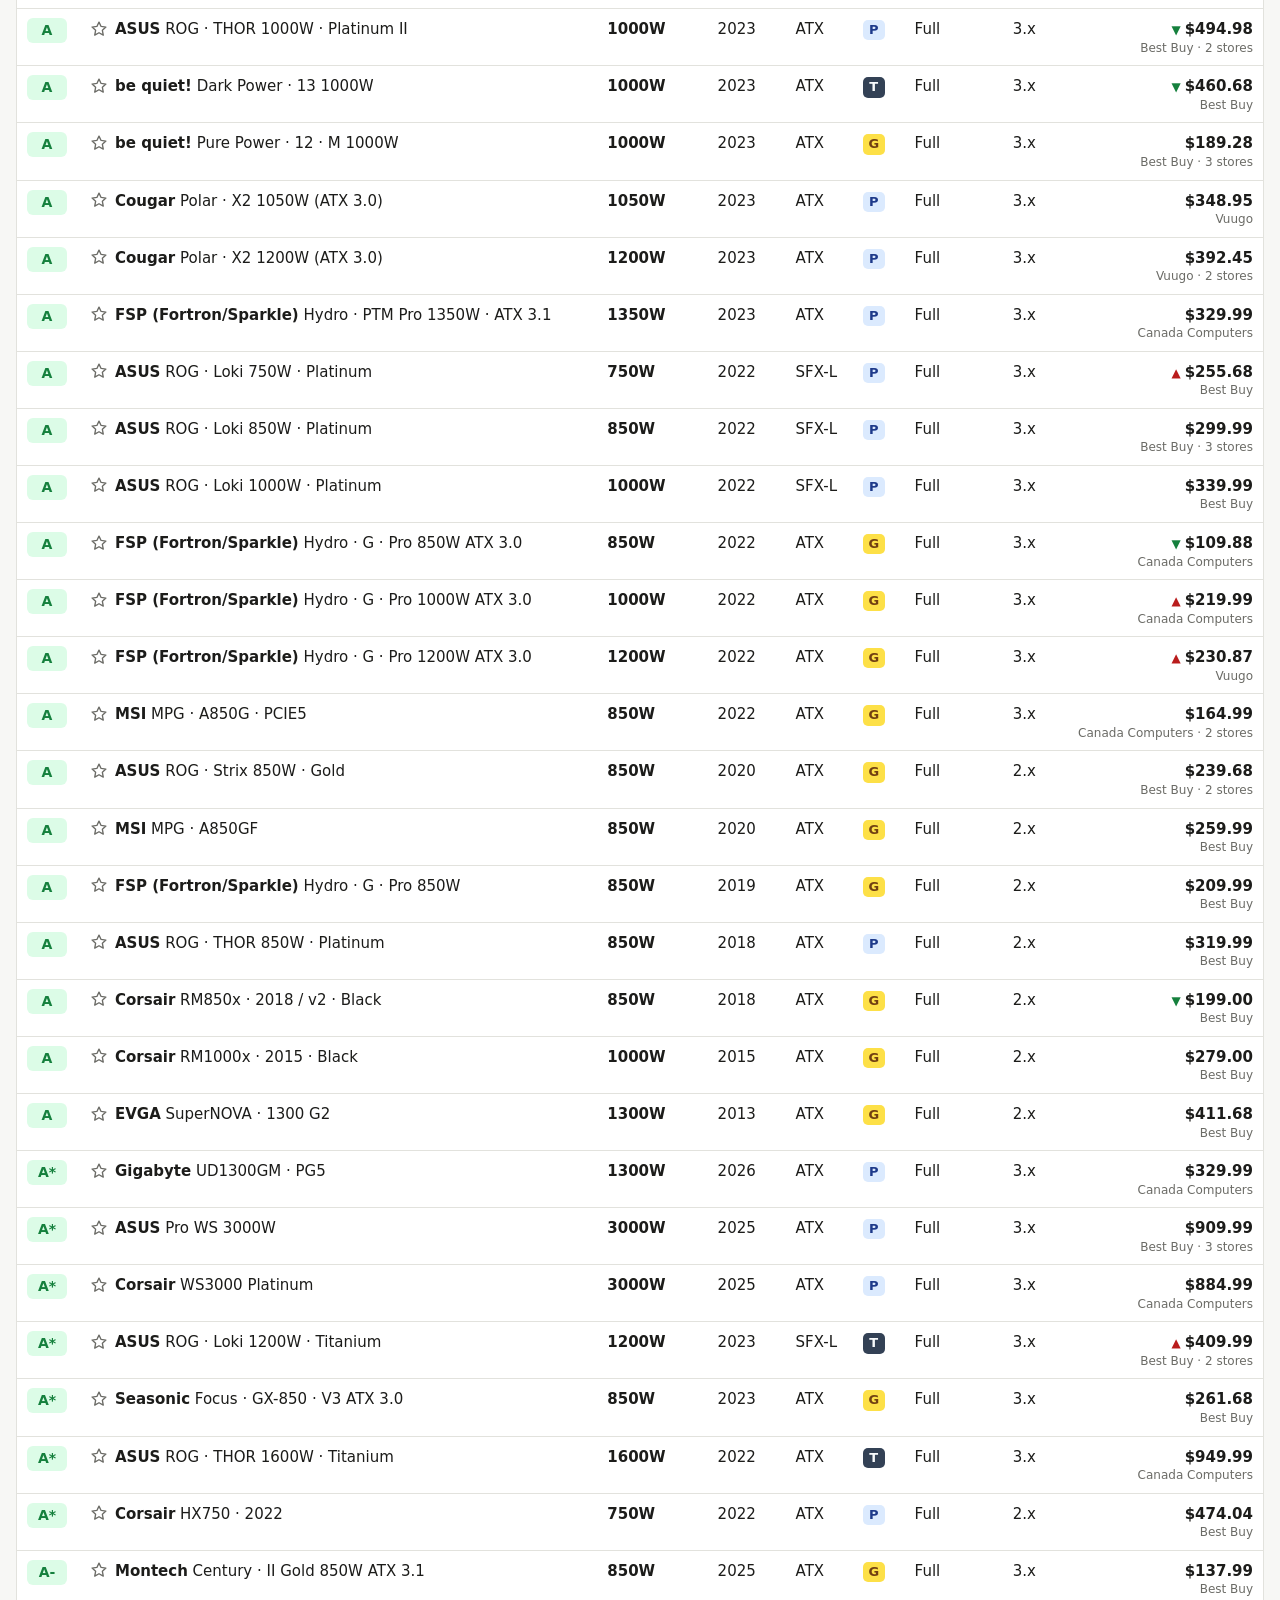
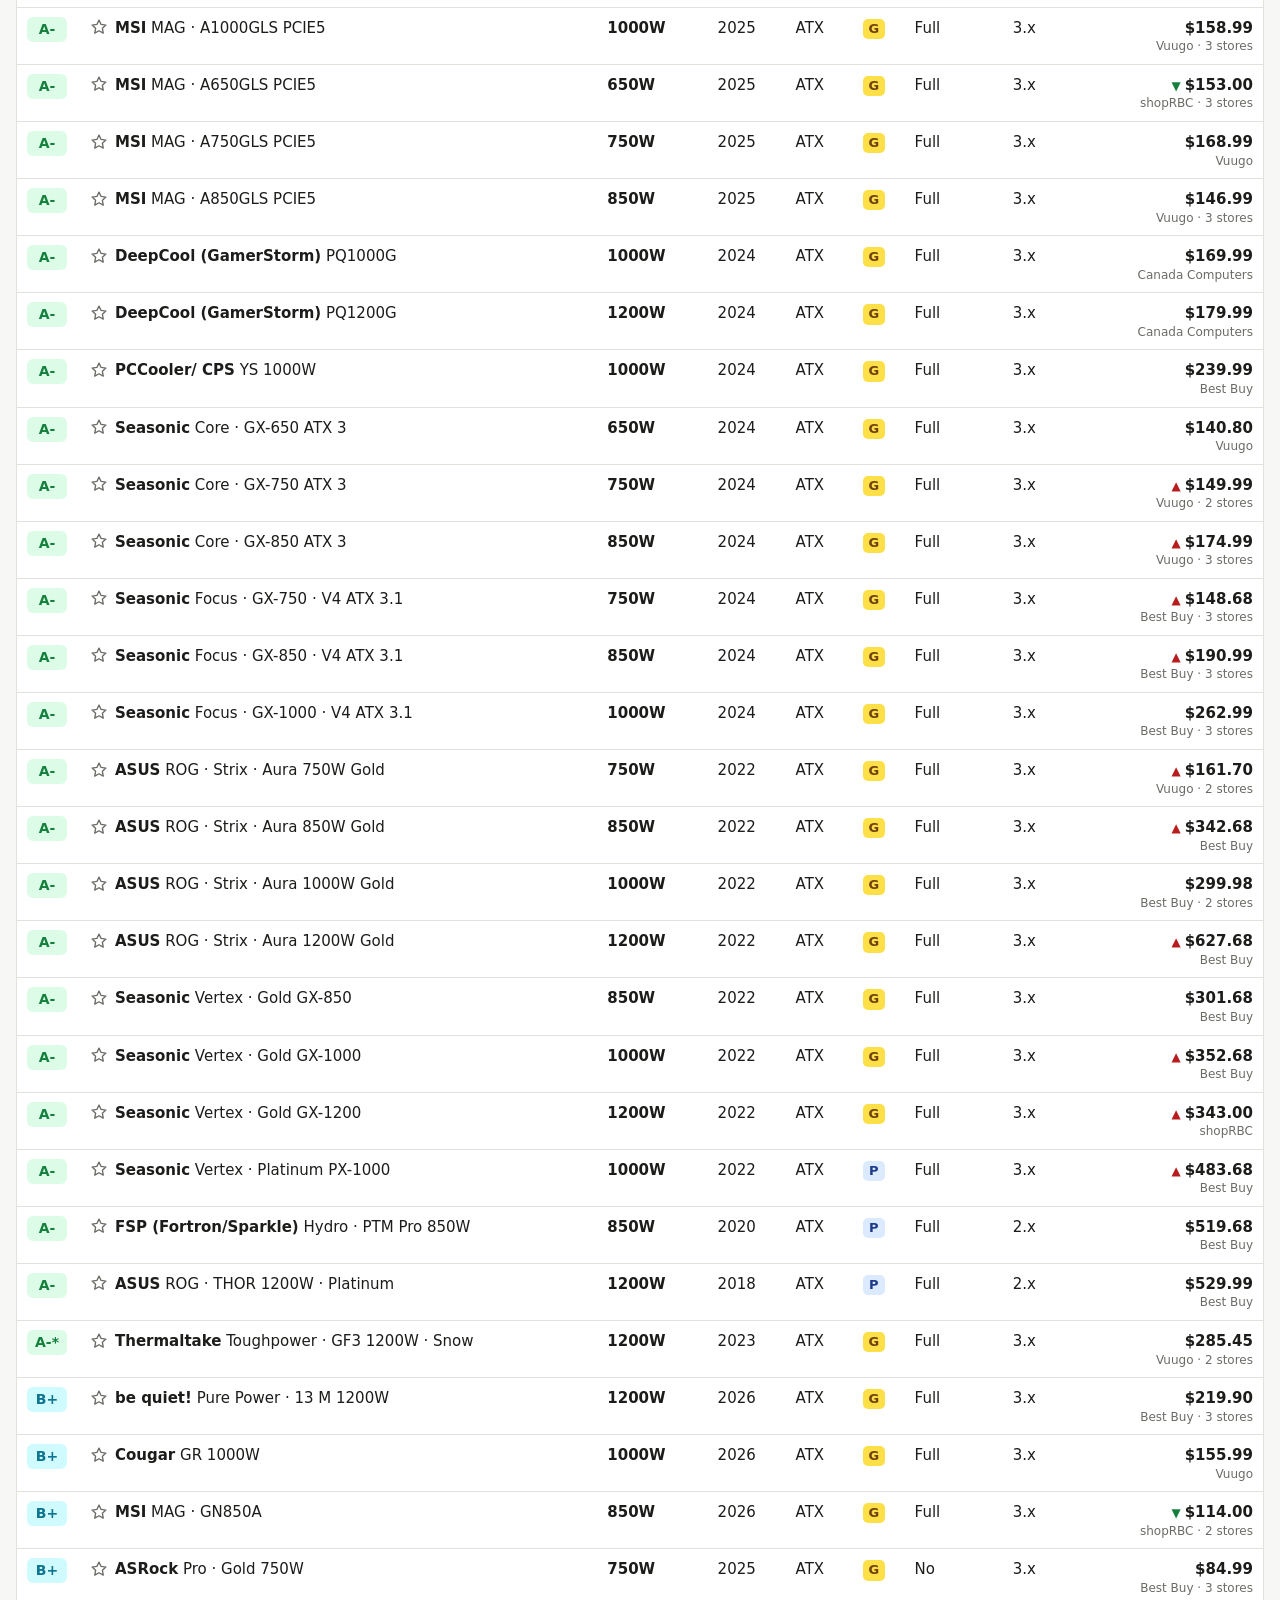
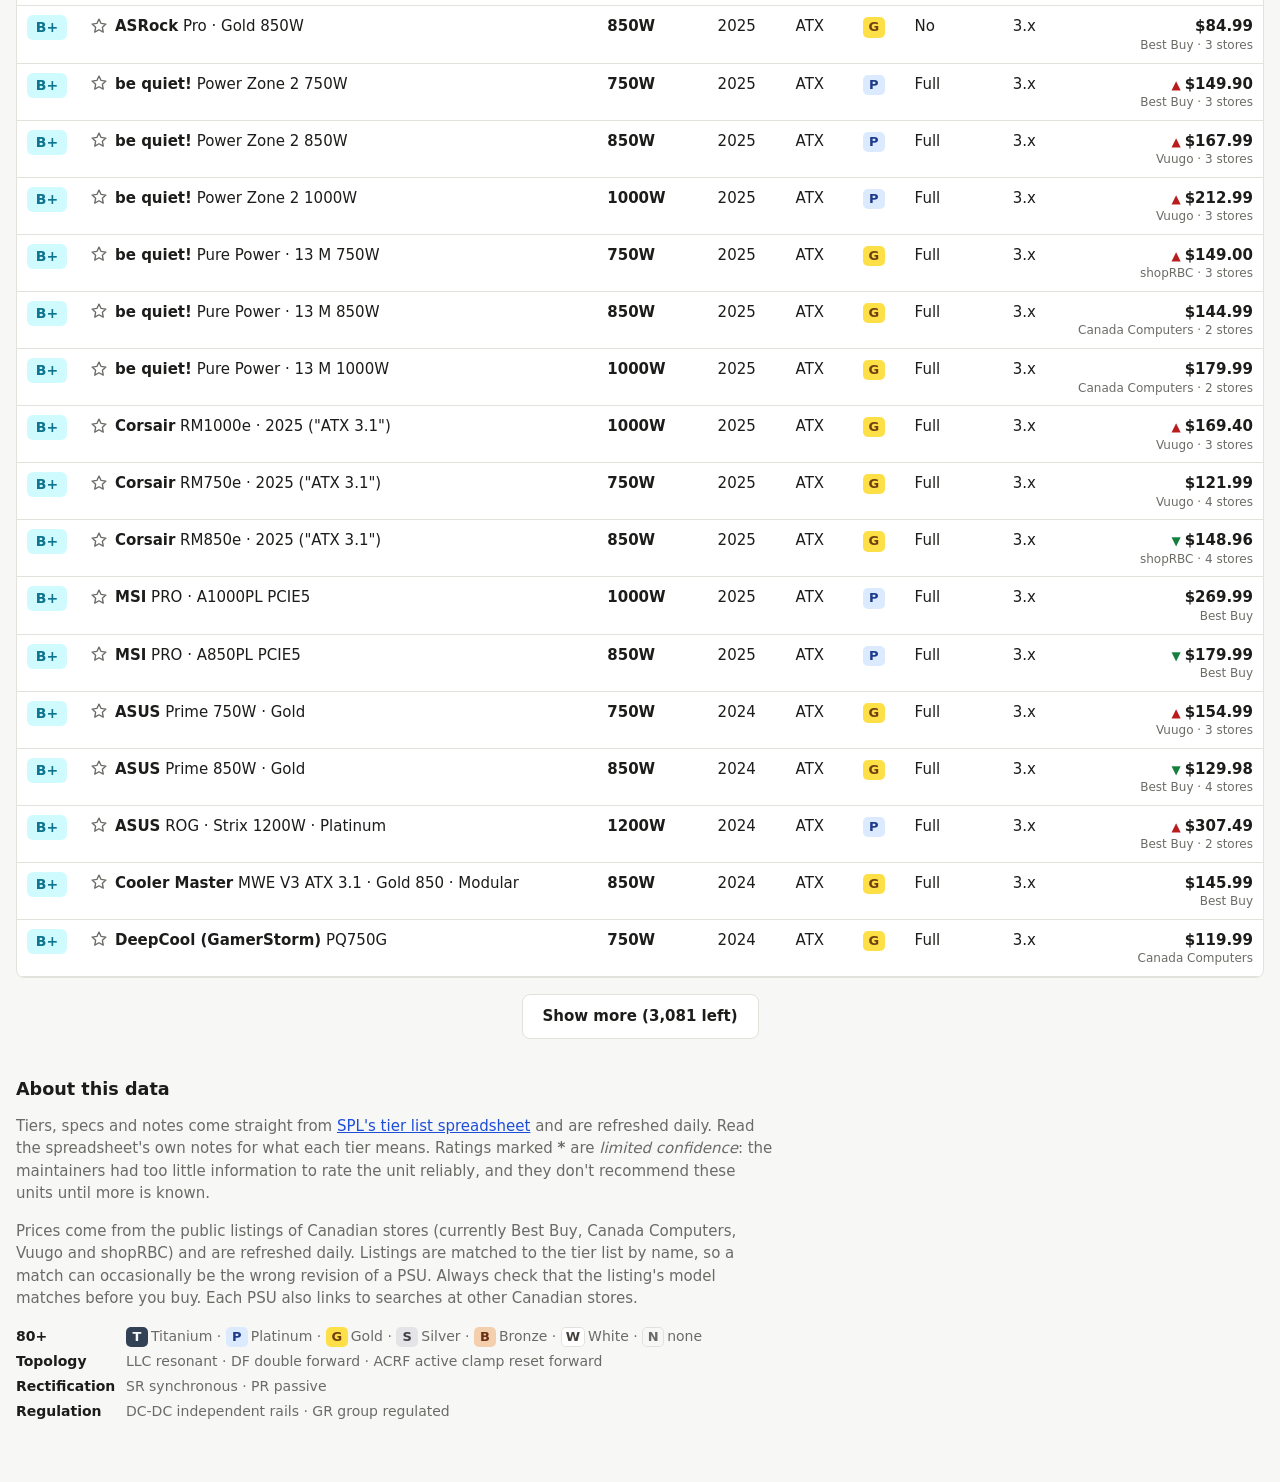
==== commit d9a1a20b: "Show the wattage in each model name, in the manufacturer's style Most brands put it after the model " ====
--- a/index.html
+++ b/index.html
@@ -170,6 +170,6 @@
     </tr>
   </template>
 
-  <script src="app.js?v=07eabaf8"></script>
+  <script src="app.js?v=4c1d4262"></script>
 </body>
 </html>
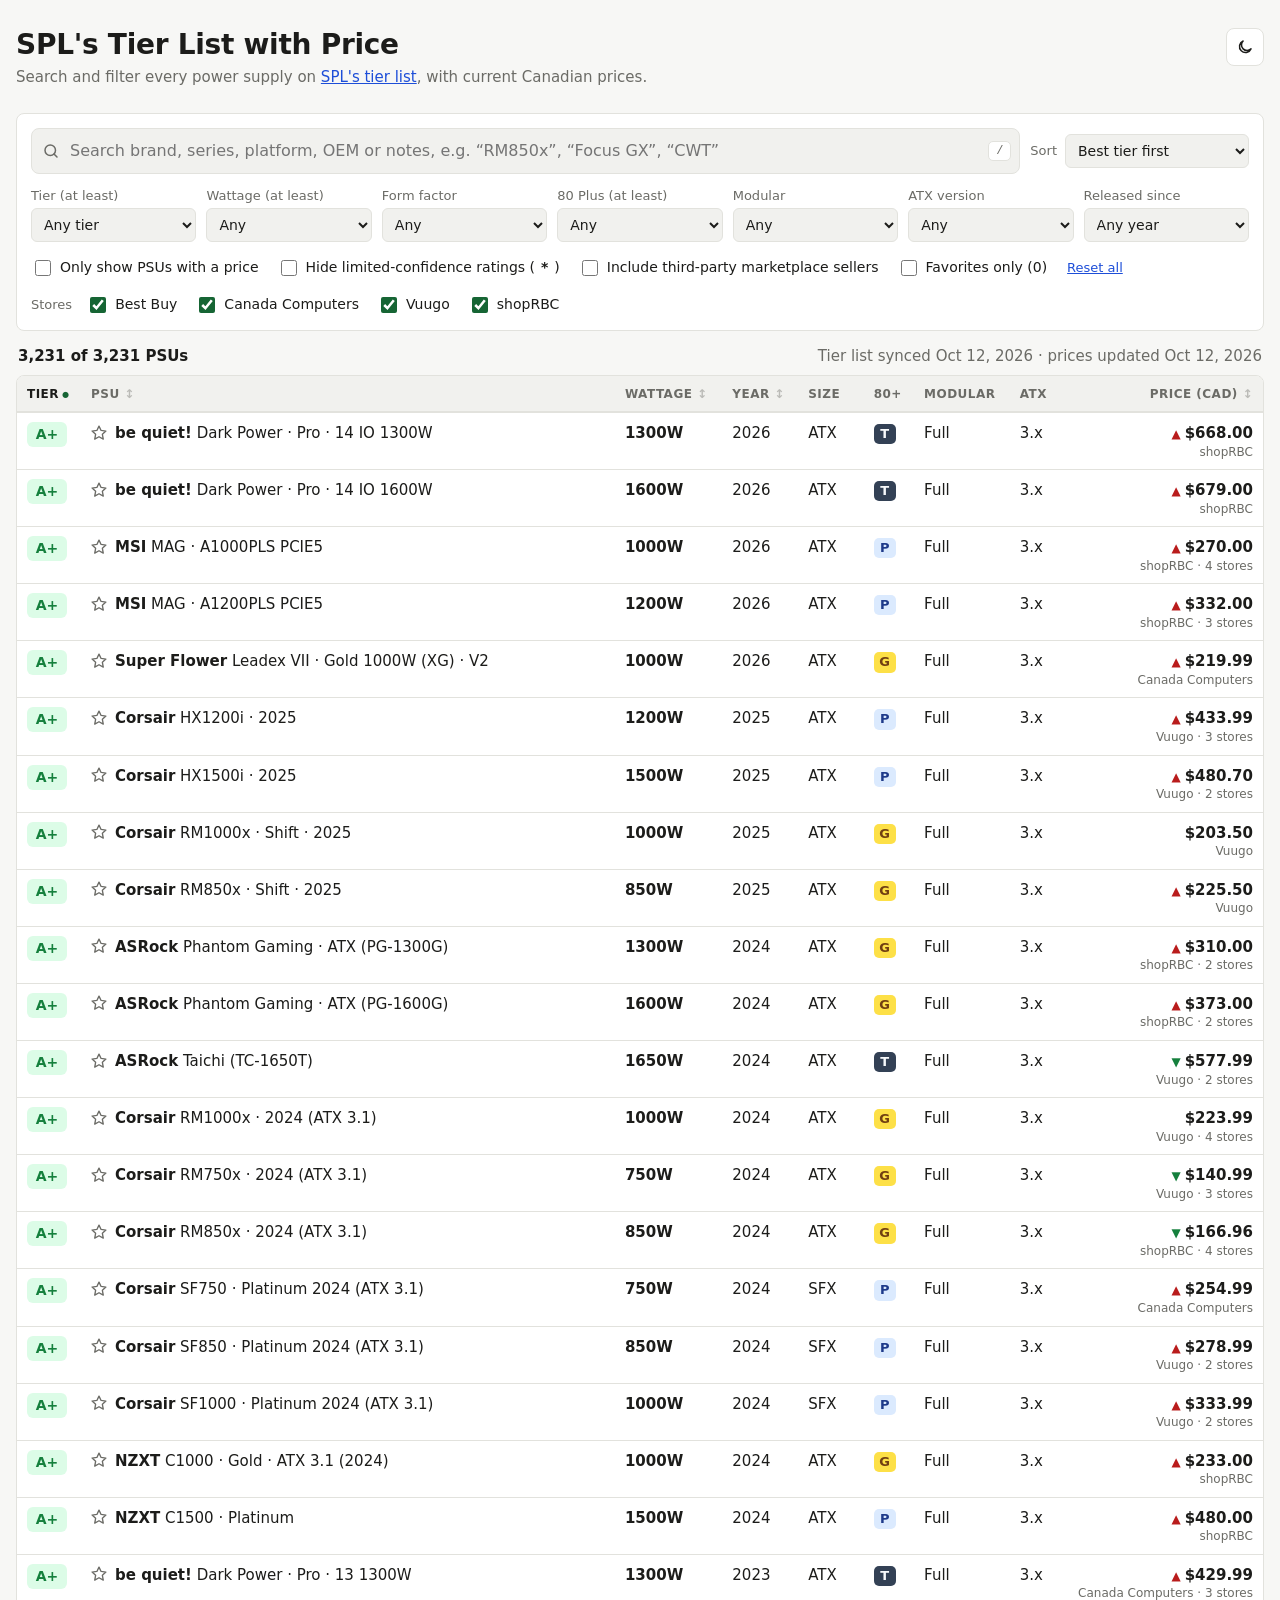
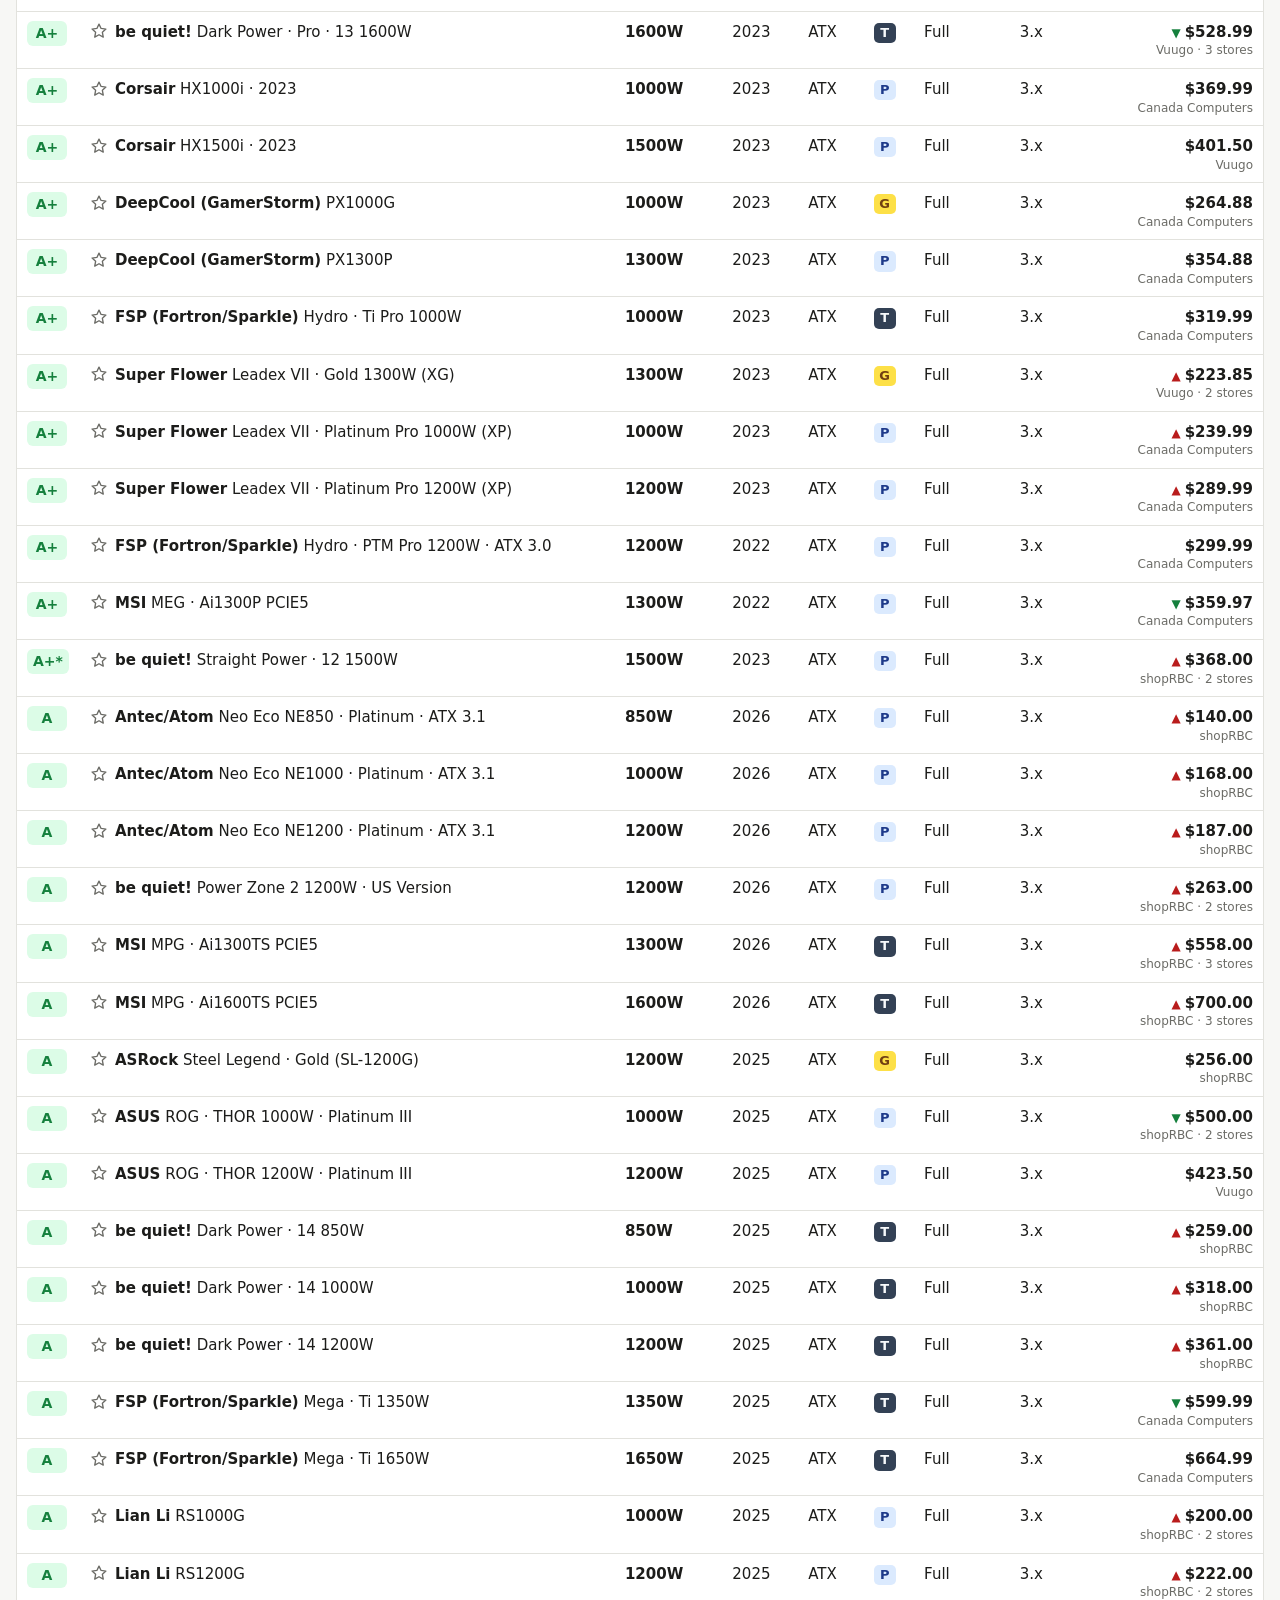
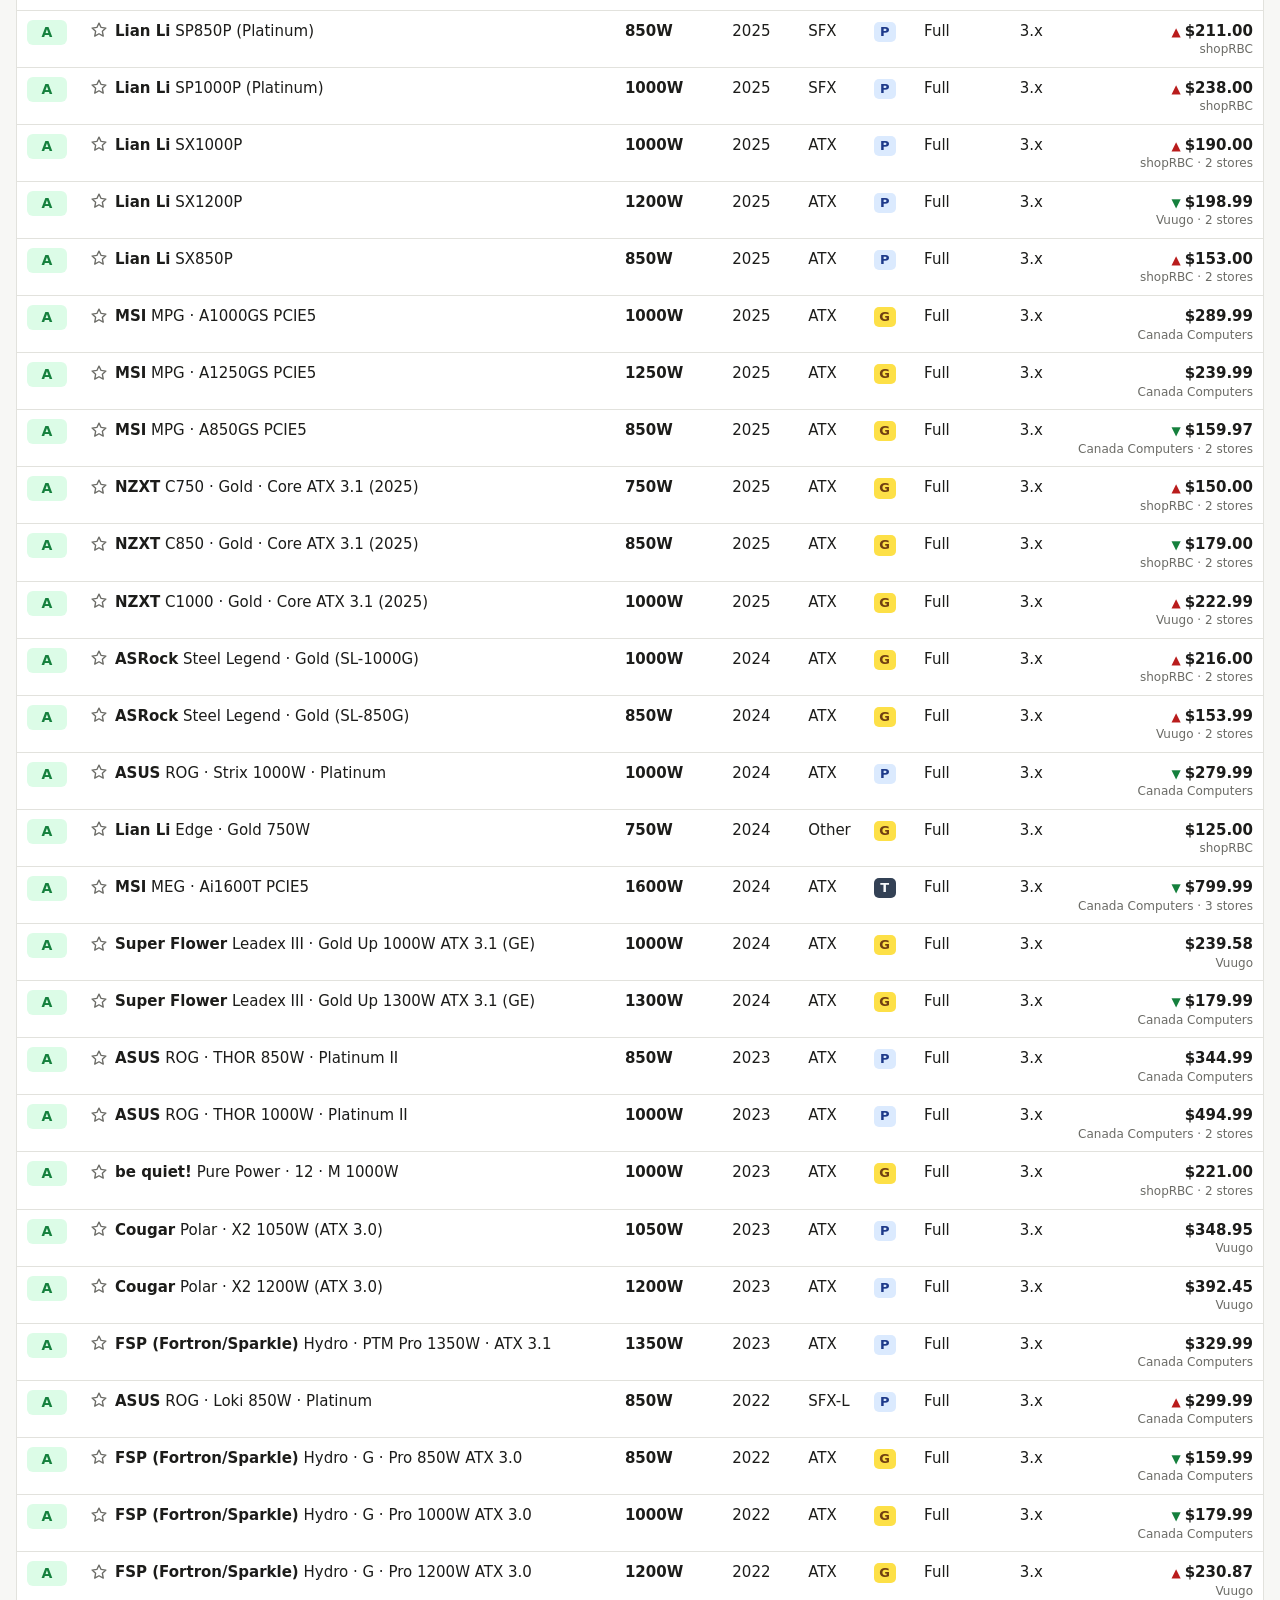
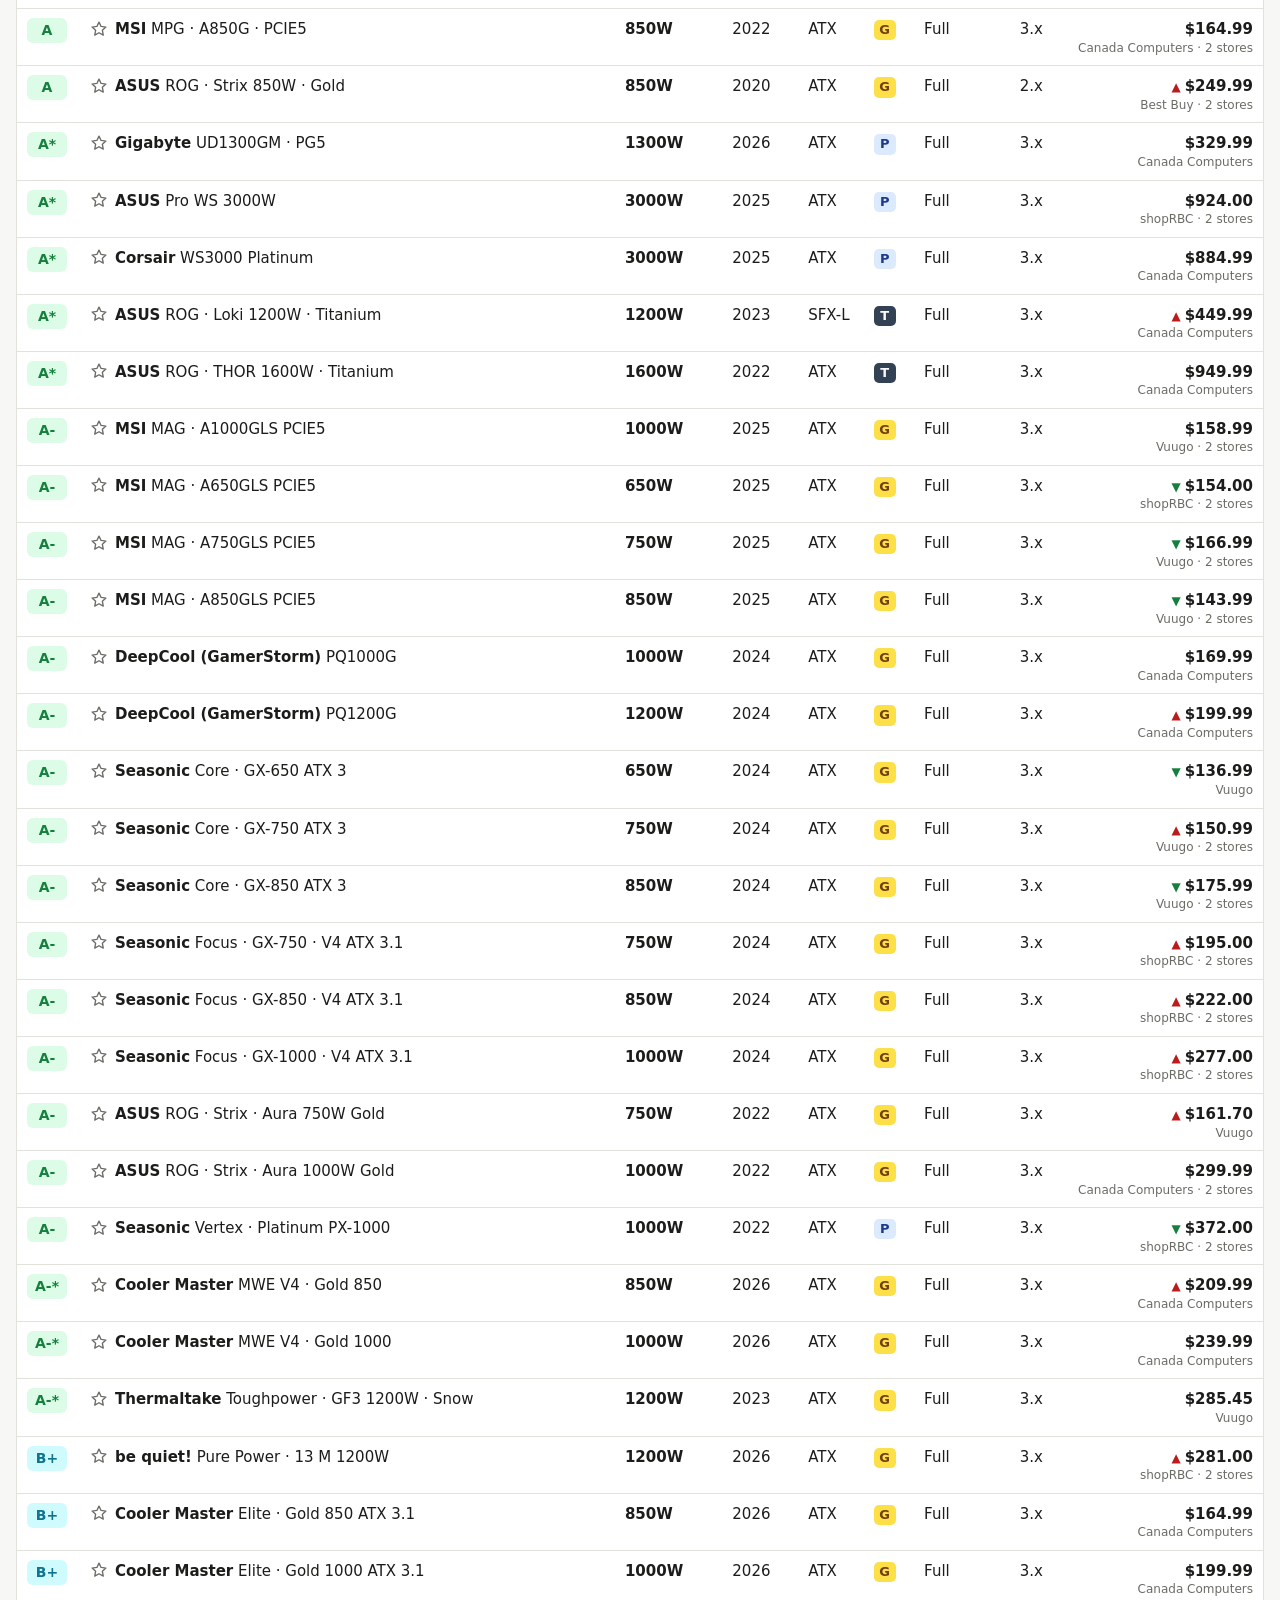
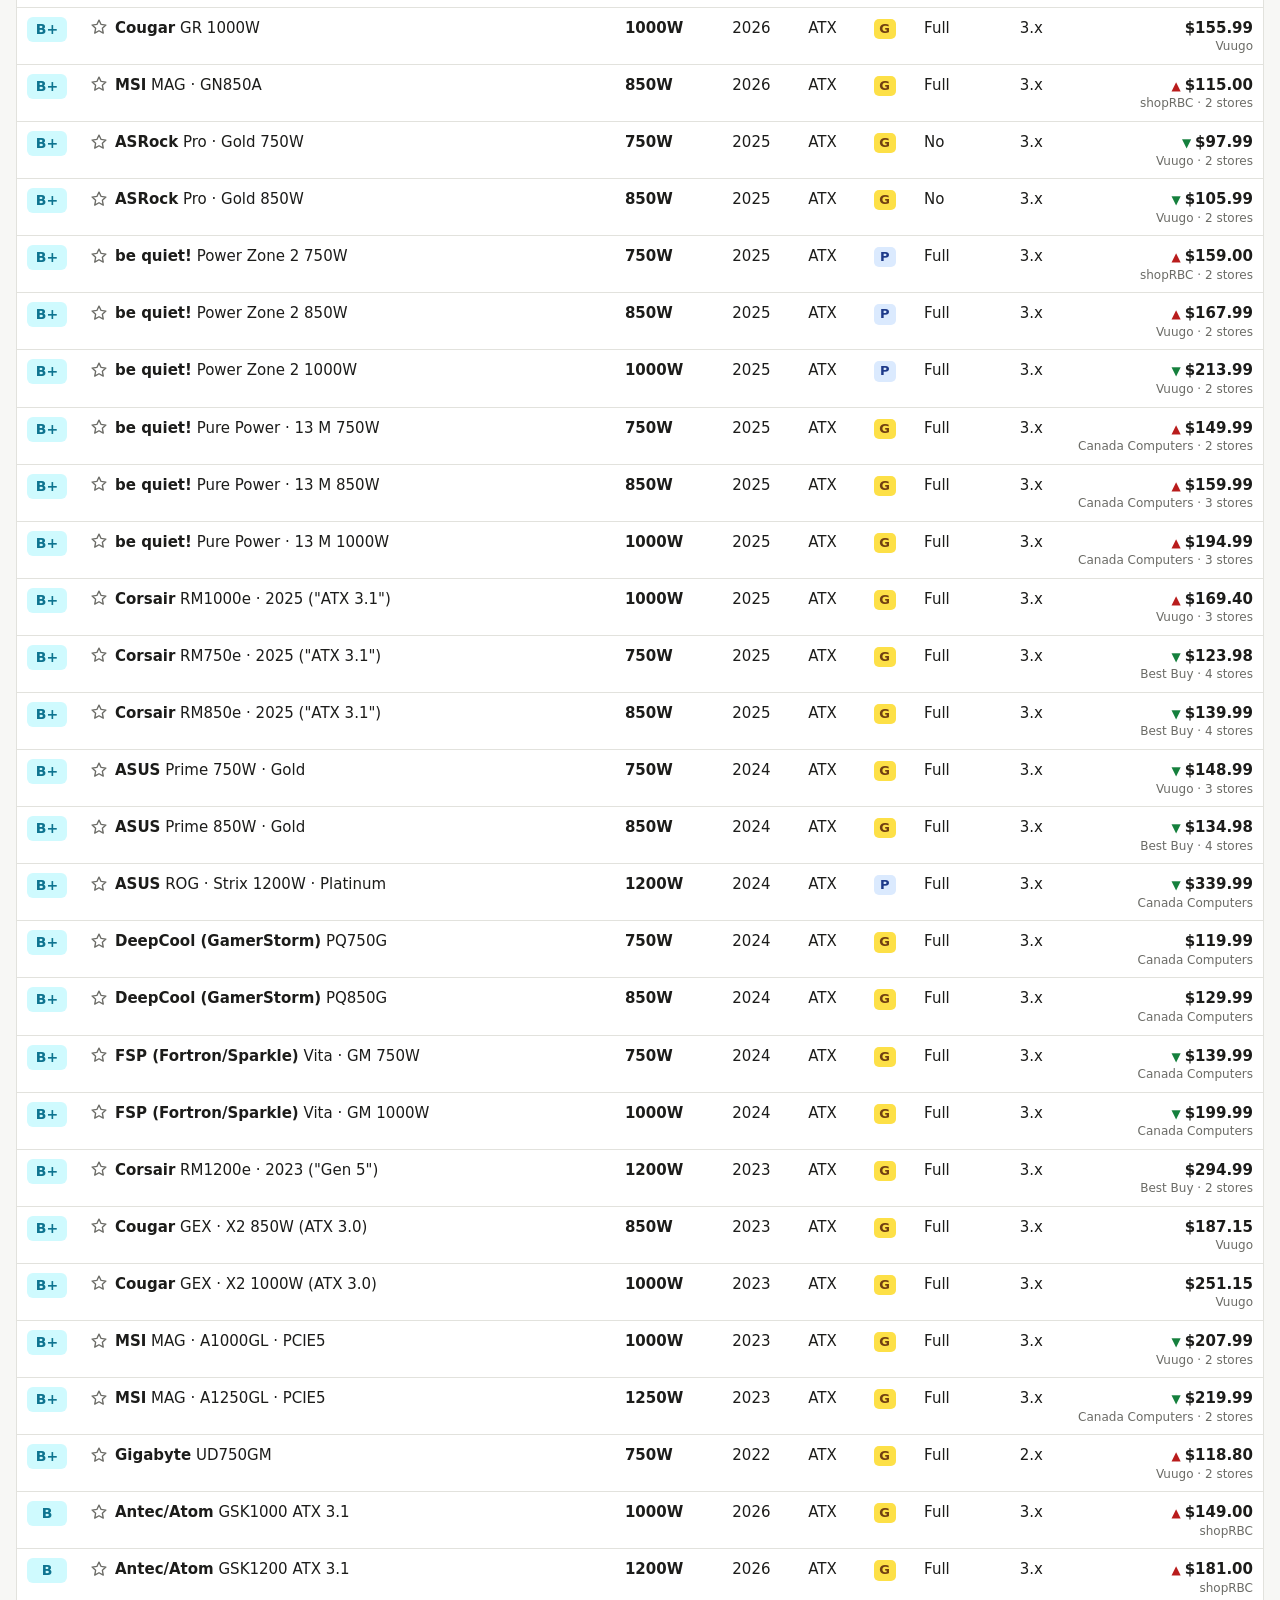
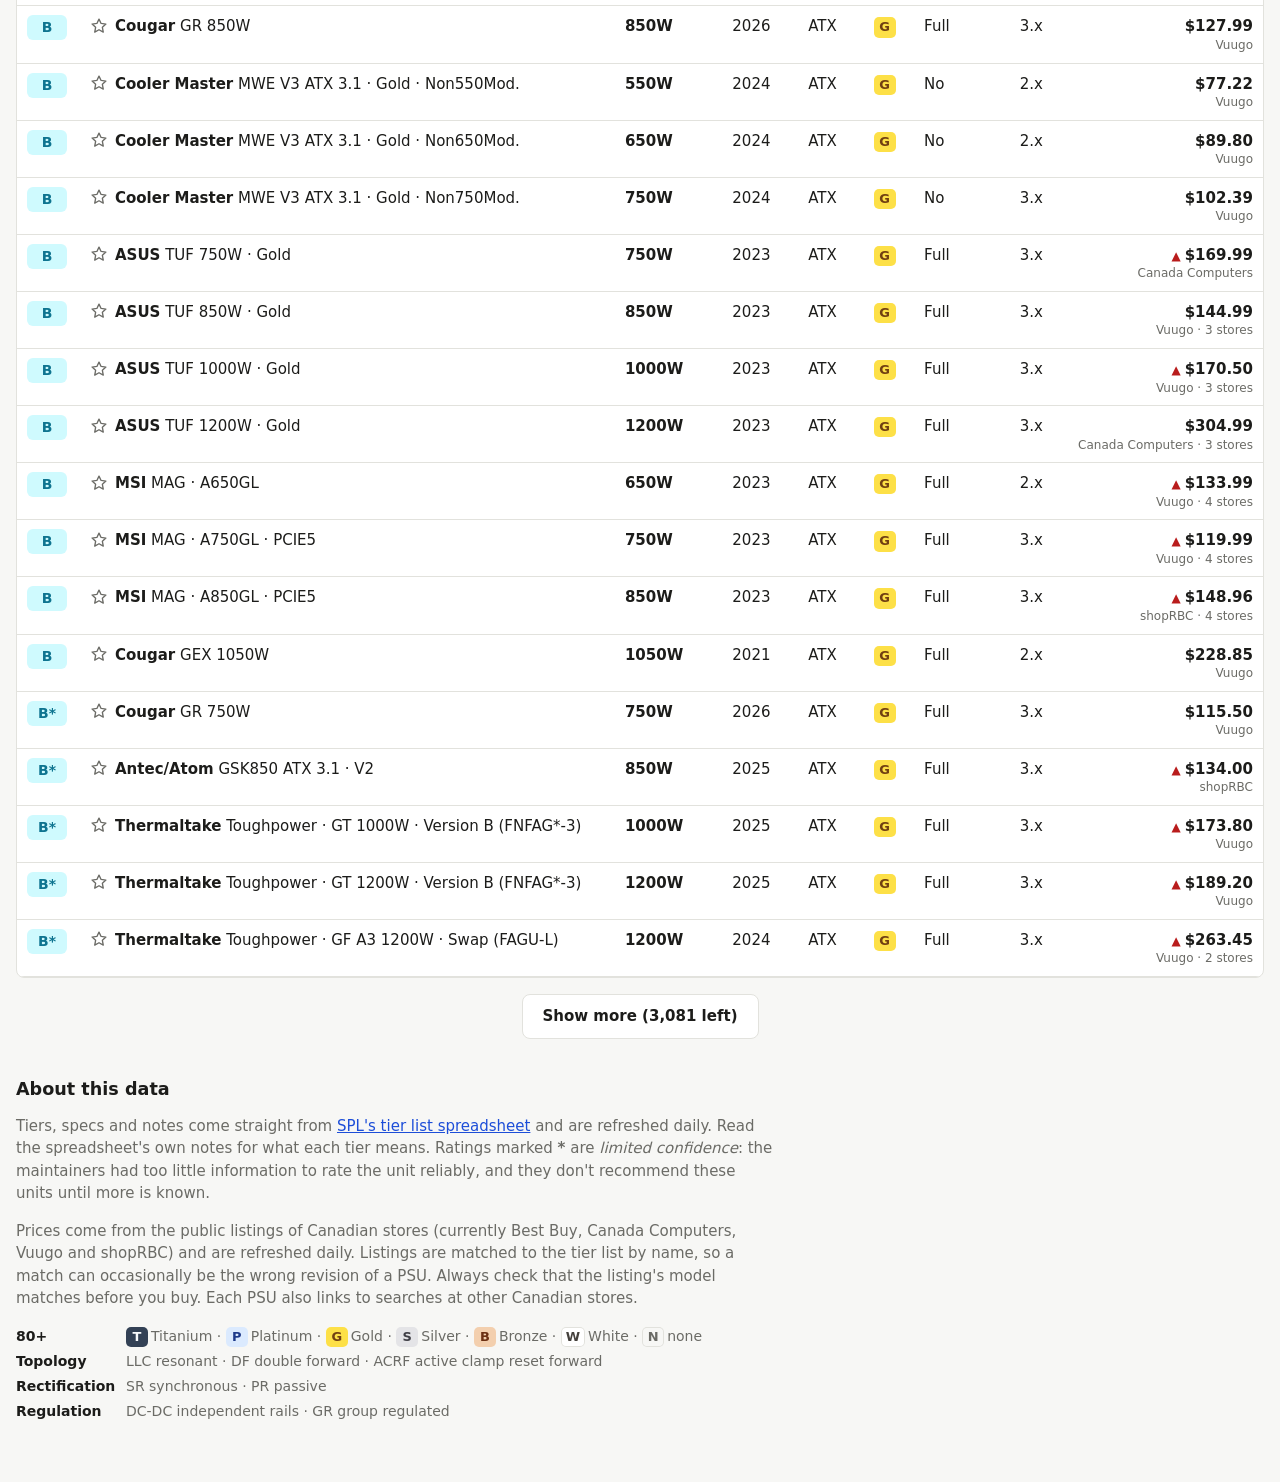
==== commit e13e1b79: "Hide marketplace sellers by default and keep them out of price history - Best Buy marketplace seller" ====
--- a/index.html
+++ b/index.html
@@ -95,7 +95,7 @@
       <div class="toggle-row">
         <label class="check"><input id="priced" type="checkbox"> Only show PSUs with a price</label>
         <label class="check"><input id="confident" type="checkbox"> Hide limited-confidence ratings (<b>*</b>)</label>
-        <label class="check"><input id="nomarket" type="checkbox"> Hide third-party marketplace sellers</label>
+        <label class="check"><input id="market" type="checkbox"> Include third-party marketplace sellers</label>
         <label class="check"><input id="starred" type="checkbox"> <span>Favorites only (<span id="star-count">0</span>)</span></label>
         <button id="reset" class="link-btn" type="button">Reset all</button>
       </div>
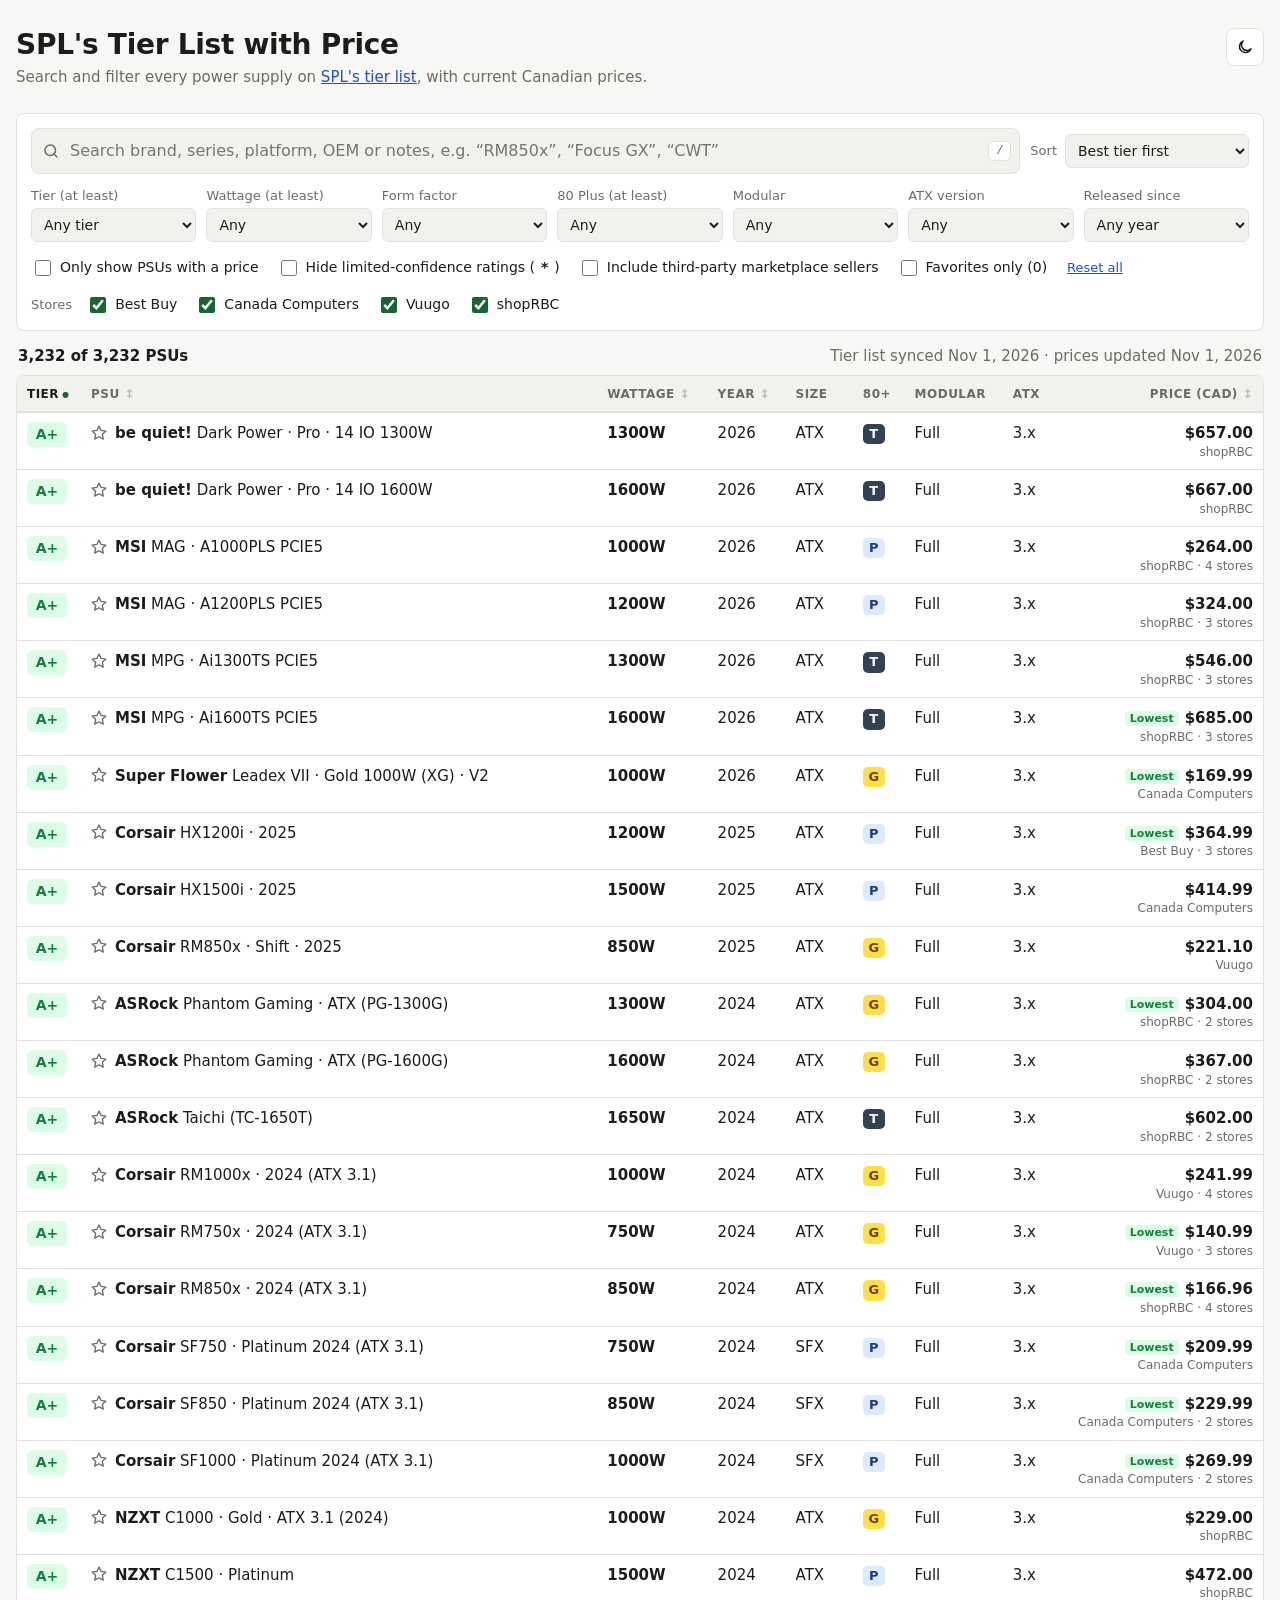
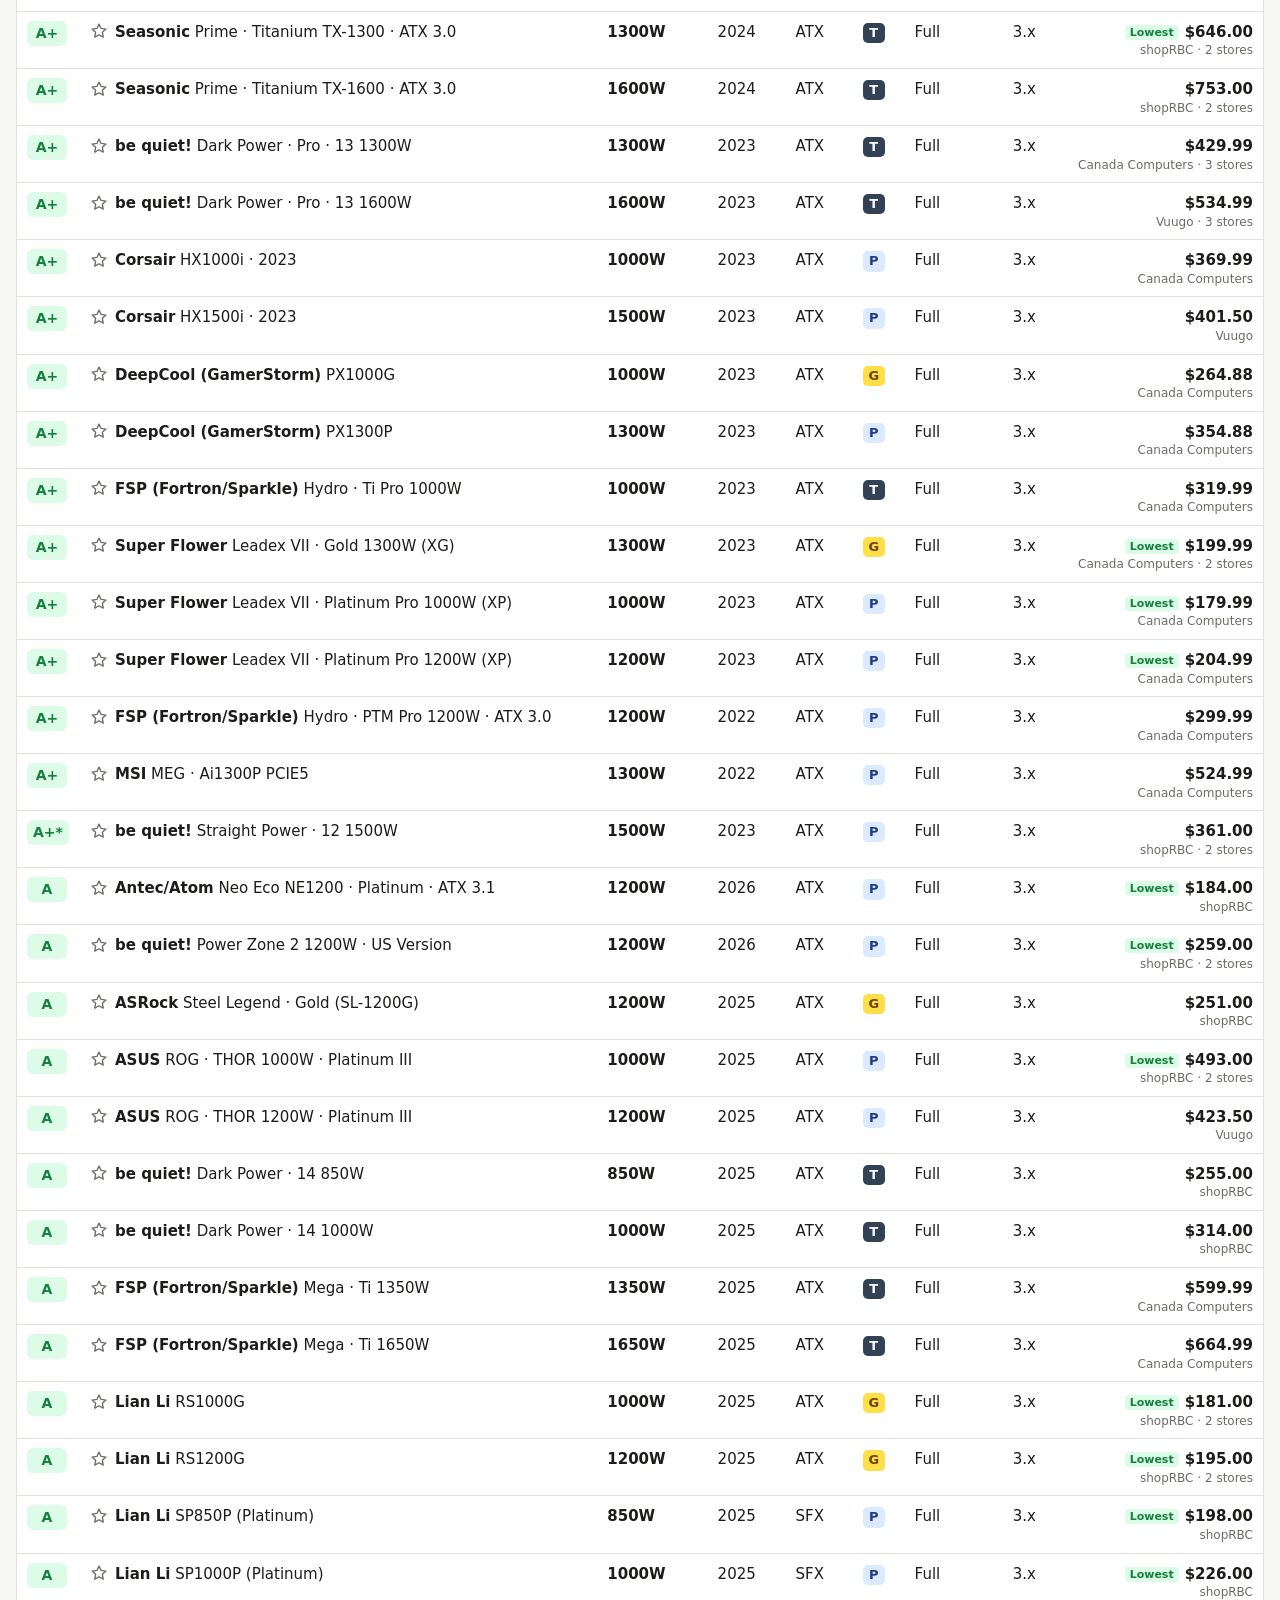
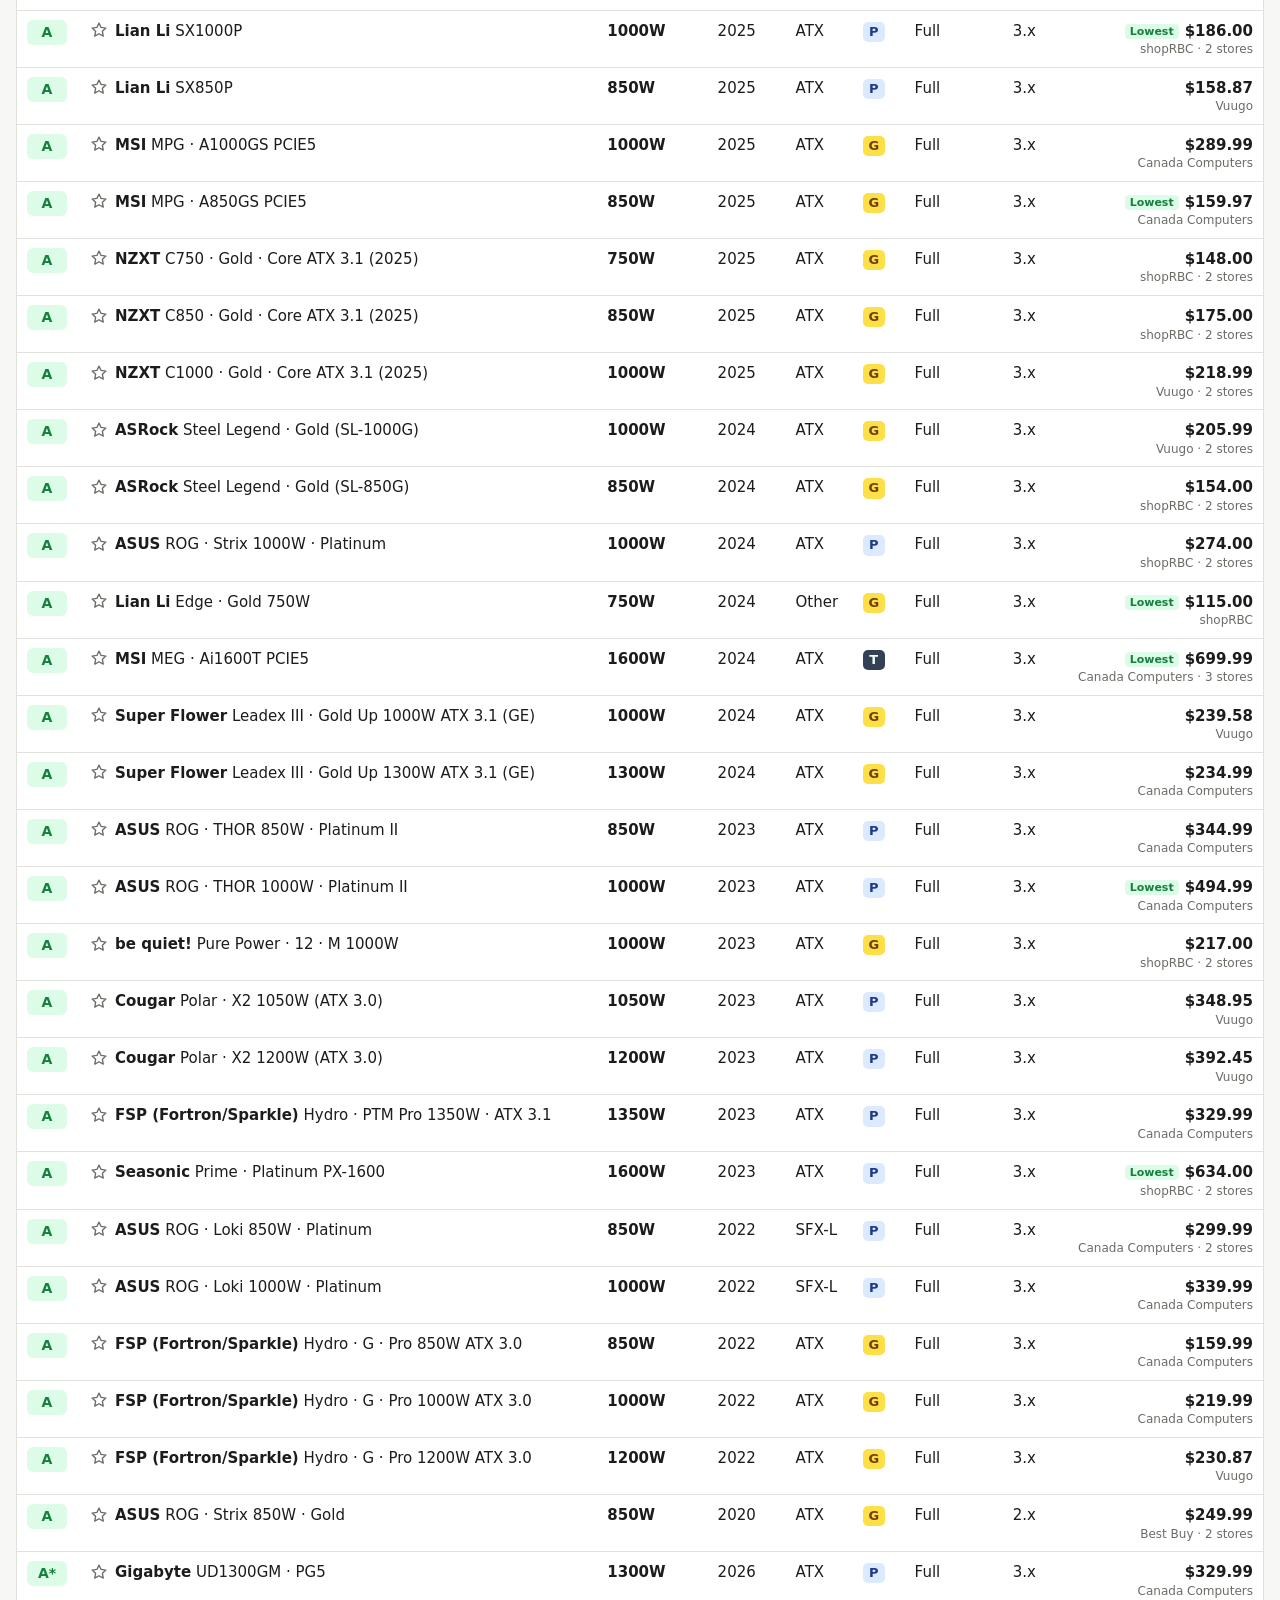
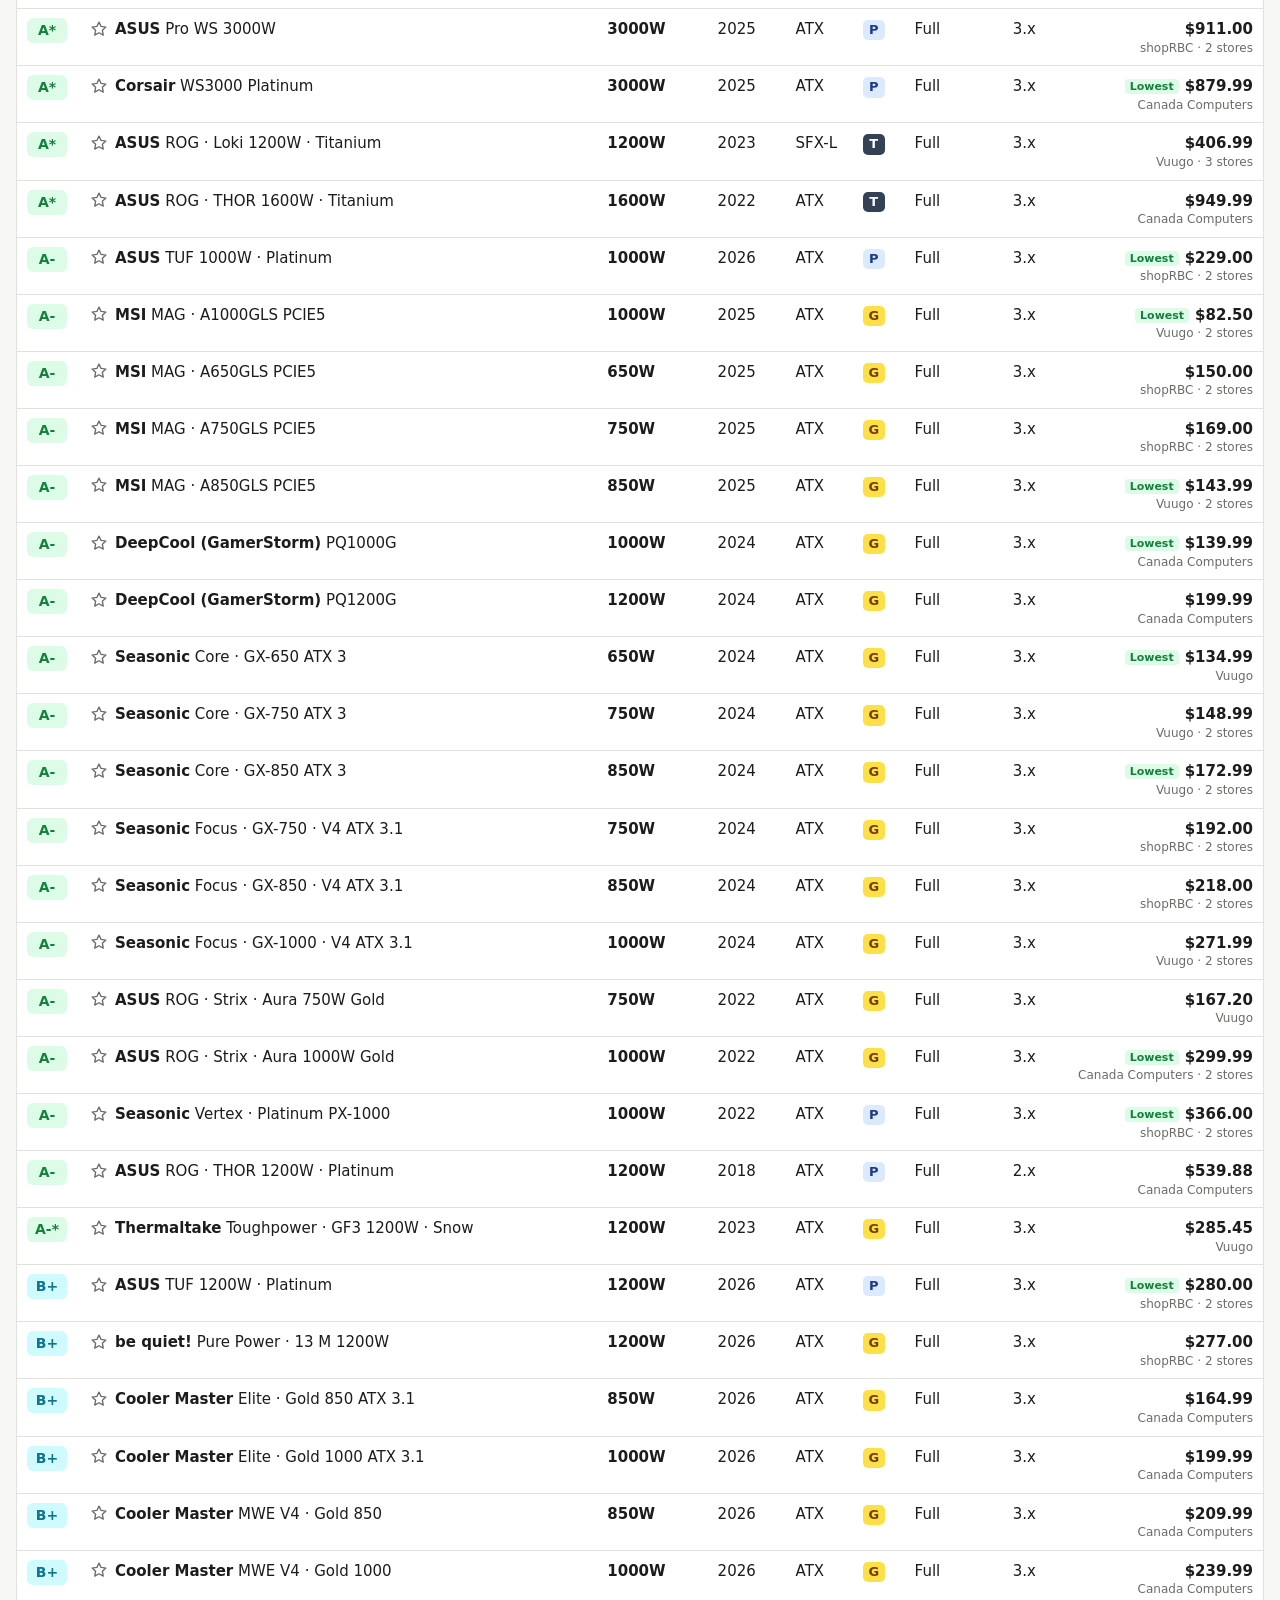
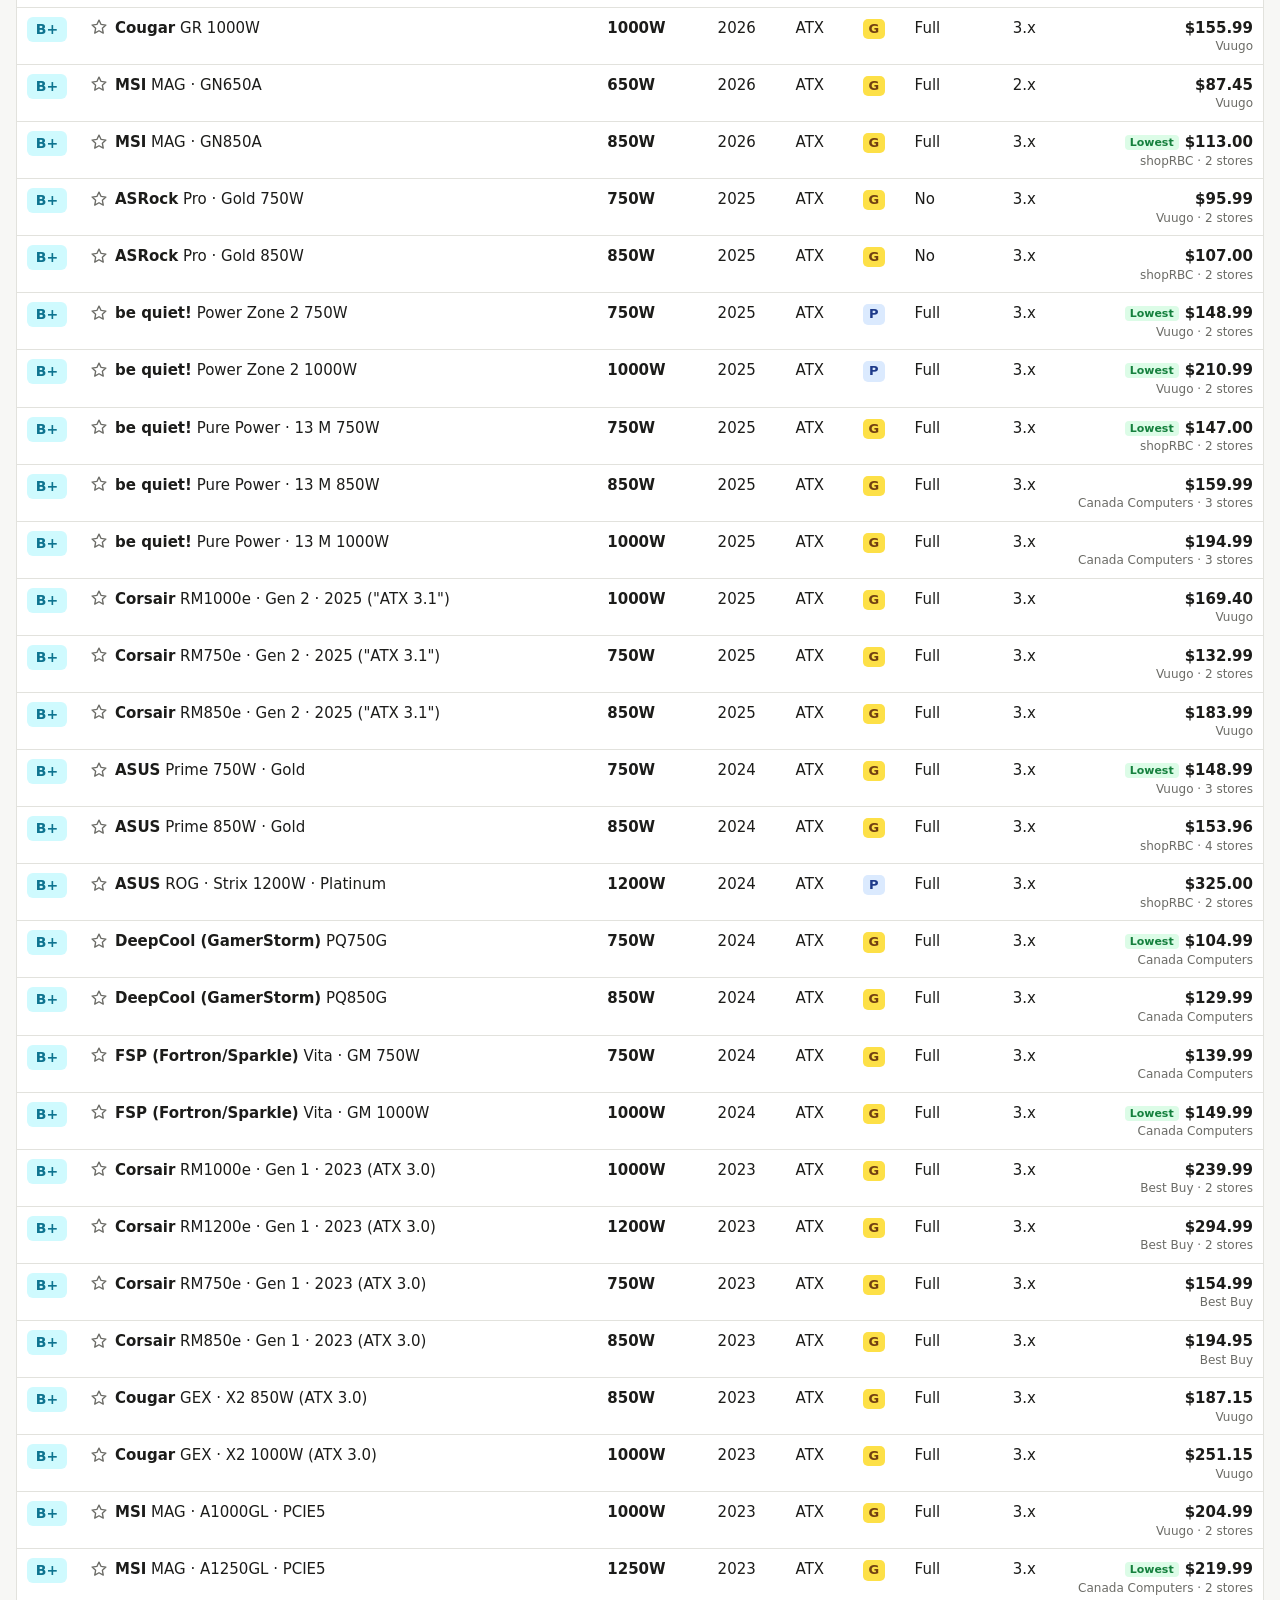
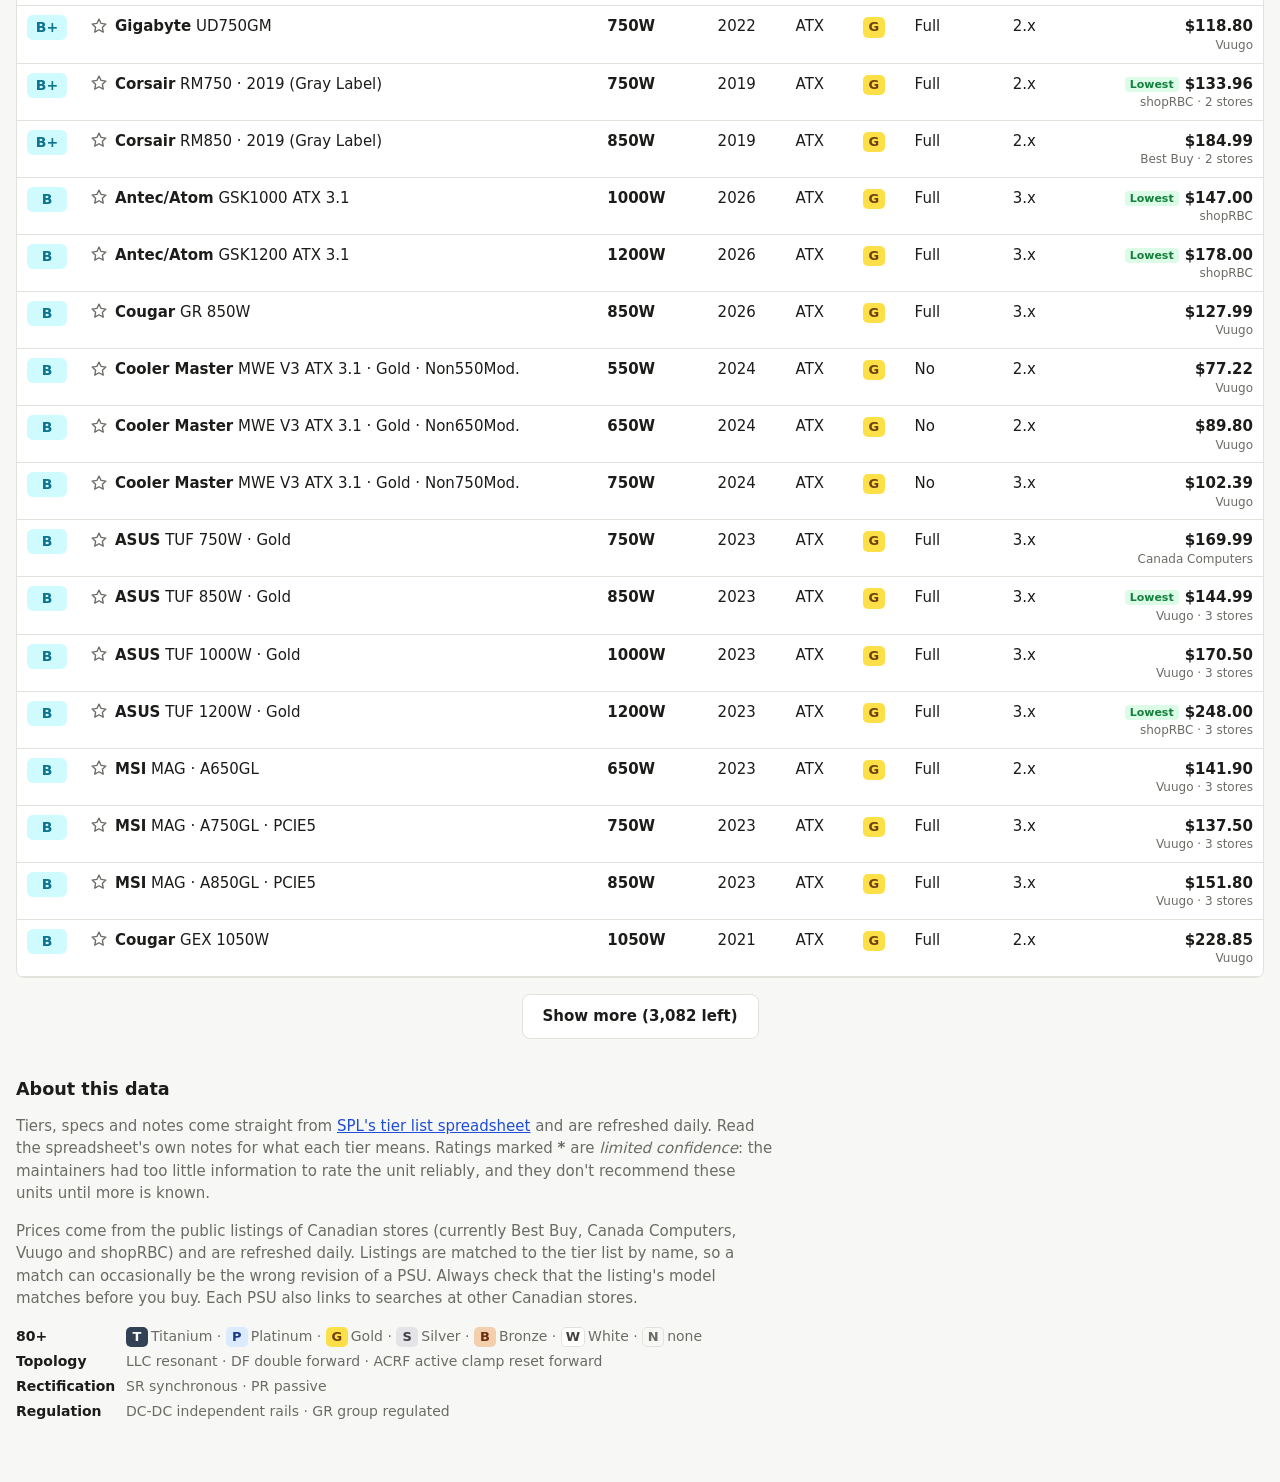
==== commit 53e9a9cd: "Redesign price history: labelled chart, summary figures, quieter list markers - Chart gets price lab" ====
--- a/index.html
+++ b/index.html
@@ -6,7 +6,7 @@
   <title>SPL's Tier List with Price</title>
   <meta name="description" content="A searchable, filterable version of SPL's tier list, with Canadian prices.">
   <link rel="icon" href="data:image/svg+xml,%3Csvg xmlns='http://www.w3.org/2000/svg' viewBox='0 0 32 32'%3E%3Crect width='32' height='32' rx='7' fill='%23166534'/%3E%3Cpath d='M18 4 8 18h7l-2 10 11-15h-7z' fill='%23fff'/%3E%3C/svg%3E">
-  <link rel="stylesheet" href="styles.css?v=dcad1518">
+  <link rel="stylesheet" href="styles.css?v=d88ead7c">
   <script>
     try { const t = localStorage.getItem("theme"); if (t) document.documentElement.dataset.theme = t; } catch (e) {}
   </script>
@@ -170,6 +170,6 @@
     </tr>
   </template>
 
-  <script src="app.js?v=4c1d4262"></script>
+  <script src="app.js?v=803543c1"></script>
 </body>
 </html>
--- a/styles.css
+++ b/styles.css
@@ -249,11 +249,47 @@
 .star:hover { color: var(--star); }
 .star[aria-pressed="true"] { color: var(--star); }
 .star[aria-pressed="true"] svg { fill: currentColor; }
-.trend { font-size: 12px; font-weight: 600; margin-right: 4px; }
+.trend { font-size: 12px; font-weight: 600; margin-right: 4px; font-variant-numeric: tabular-nums; }
 .trend.down { color: var(--down); }
 .trend.up { color: var(--up); }
-.spark { width: 100%; max-width: 360px; height: 60px; display: block; margin: 6px 0; }
-.spark path { fill: none; stroke: var(--accent); stroke-width: 2; }
+.low-tag {
+  font-size: 11px; font-weight: 600; margin-right: 6px; padding: 1px 5px; border-radius: 4px;
+  color: var(--down); background: var(--accent-soft); vertical-align: 1px;
+}
+
+/* Price history: three figures, then the chart */
+.hist-stats { display: flex; flex-wrap: wrap; gap: 6px 28px; margin: 0 0 10px; }
+.hist-stats dt { font-size: 12px; color: var(--muted); }
+.hist-stats dd { margin: 0; font-size: 17px; font-weight: 700; font-variant-numeric: tabular-nums; }
+.hist-stats dd .trend { font-size: inherit; margin: 0; }
+.hist-stats dd .small { display: block; font-weight: 400; }
+.pchart { display: grid; grid-template-columns: auto 1fr; gap: 0 8px; max-width: 460px; margin: 0 0 8px; }
+.pchart-axis { position: relative; height: 110px; min-width: 64px; }
+.pchart-y {
+  position: absolute; right: 0; transform: translateY(-50%); white-space: nowrap;
+  font-size: 11px; color: var(--muted); font-variant-numeric: tabular-nums;
+}
+.pchart-y.low { color: var(--down); font-weight: 600; }
+.pchart-plot {
+  position: relative; height: 110px; touch-action: pan-y; cursor: crosshair;
+  border-left: 1px solid var(--border); border-bottom: 1px solid var(--border);
+}
+.pchart-plot svg { position: absolute; inset: 0; width: 100%; height: 100%; overflow: visible; }
+.pchart-plot path { fill: none; stroke: var(--accent); stroke-width: 2; vector-effect: non-scaling-stroke; stroke-linejoin: round; }
+.pchart-plot .grid { stroke: var(--border); stroke-width: 1; vector-effect: non-scaling-stroke; }
+.pchart-plot .grid.low { stroke: var(--down); stroke-dasharray: 3 3; opacity: 0.6; }
+.pchart-dot {
+  position: absolute; width: 9px; height: 9px; margin: -4.5px 0 0 -4.5px; border-radius: 50%;
+  background: var(--accent); box-shadow: 0 0 0 2px var(--surface-2); pointer-events: none;
+}
+.pchart-guide { position: absolute; top: 0; bottom: 0; width: 1px; background: var(--muted); opacity: 0.5; pointer-events: none; }
+.pchart-tip {
+  position: absolute; top: 2px; transform: translateX(6px); white-space: nowrap; pointer-events: none;
+  font-size: 12px; font-weight: 600; padding: 2px 6px; border-radius: 4px;
+  background: var(--text); color: var(--surface); font-variant-numeric: tabular-nums;
+}
+.pchart-tip.flip { transform: translateX(calc(-100% - 6px)); }
+.pchart-x { grid-column: 2; display: flex; justify-content: space-between; font-size: 11px; color: var(--muted); padding-top: 3px; }
 .series { color: var(--text); }
 
 .tier {
